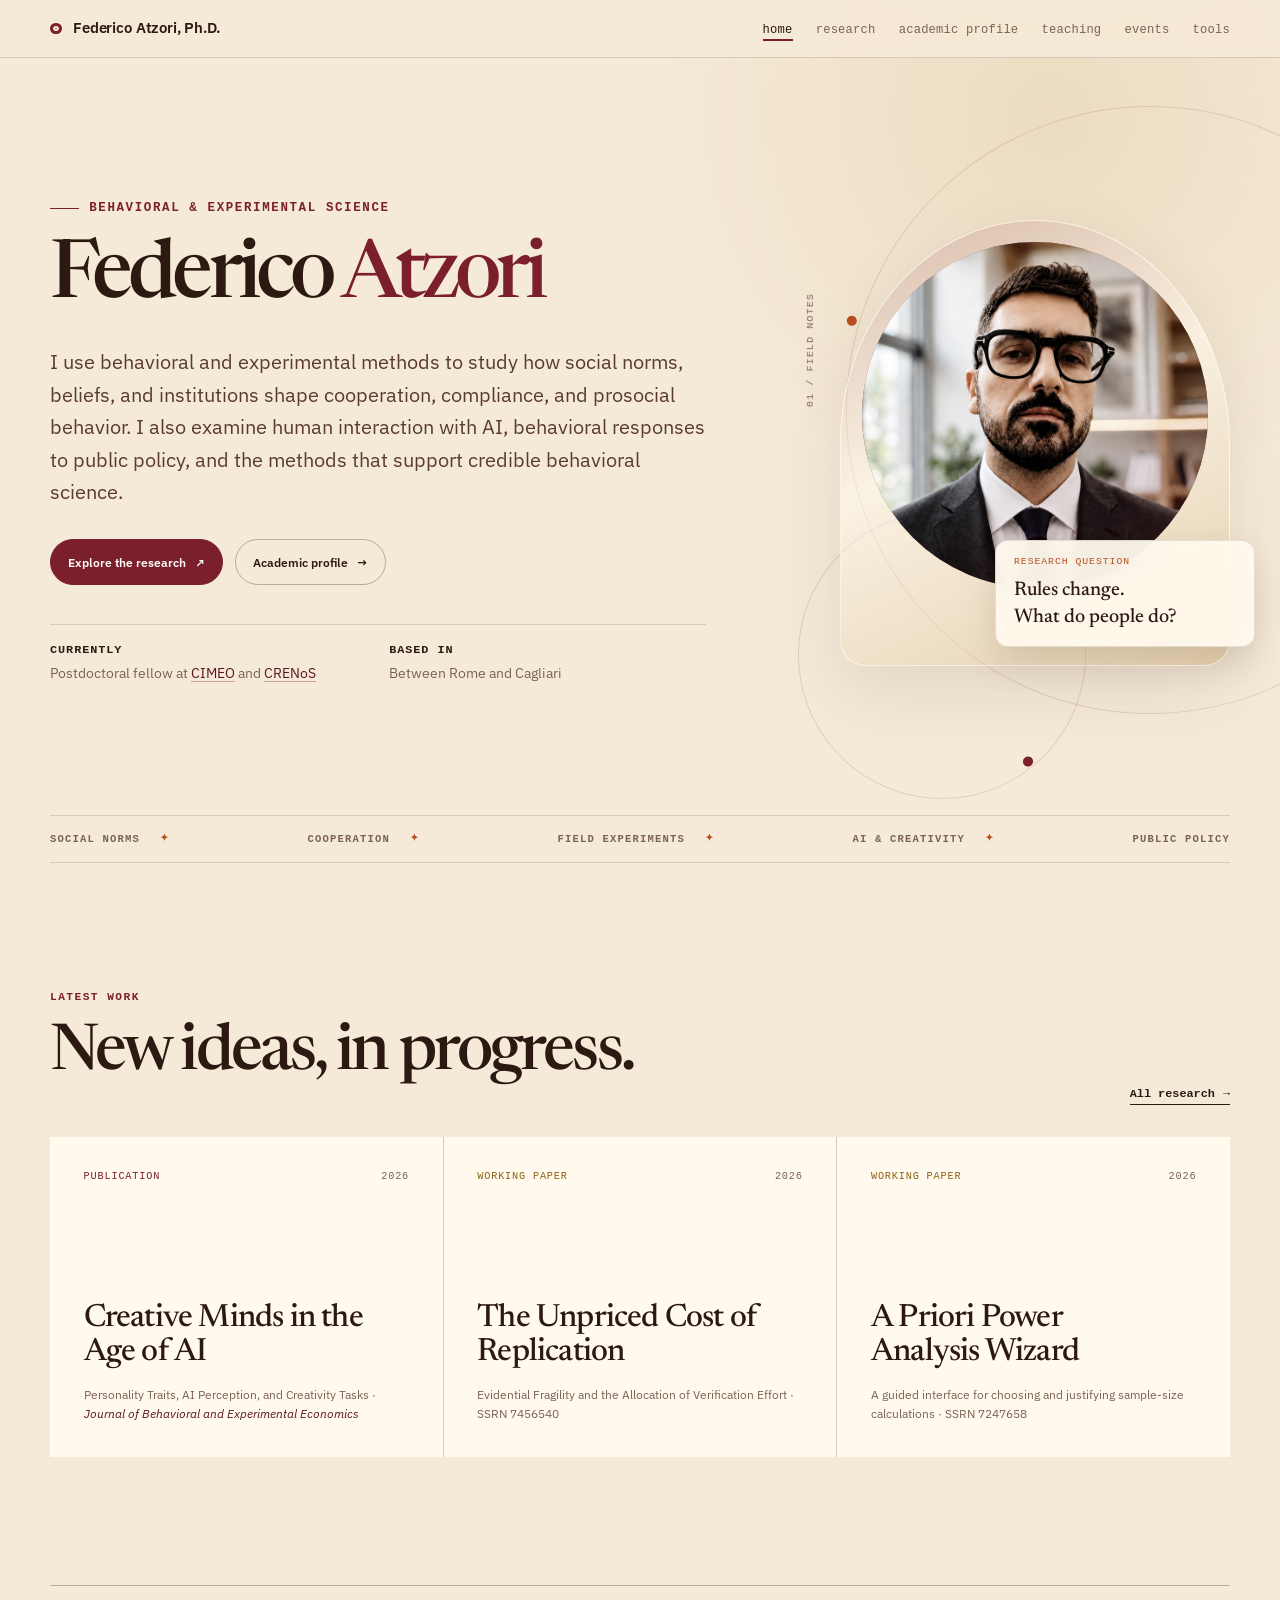
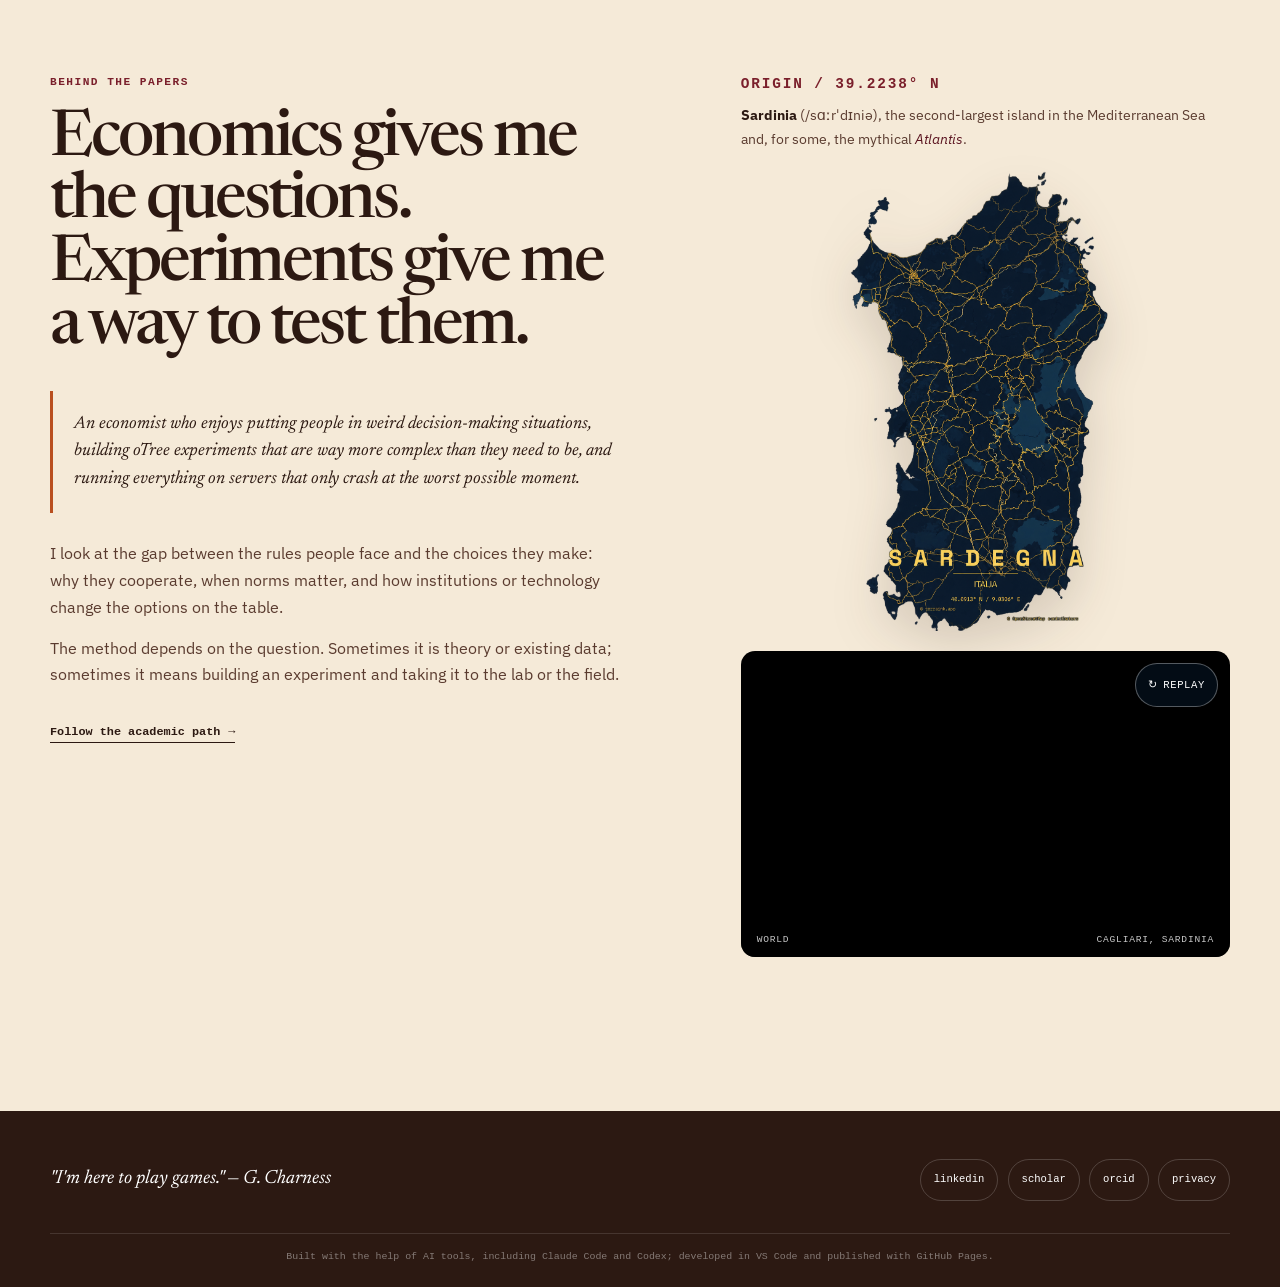
==== index.html @ 07c4c299 "Improve site metadata and supporting pages" ====
<!DOCTYPE html>
<html lang="en">
<head>
    <meta charset="UTF-8">
    <meta name="viewport" content="width=device-width, initial-scale=1.0">
    <meta name="description" content="Federico Atzori is a behavioral and experimental economist studying social norms, cooperation, AI, public policy, and credible research methods.">
    <meta property="og:title" content="Federico Atzori | Behavioral &amp; Experimental Economist">
    <meta property="og:description" content="Research on social norms, cooperation, AI, public policy, and credible behavioral science.">
    <meta property="og:type" content="website">
    <meta property="og:url" content="https://federicoatz.com/">
    <meta property="og:site_name" content="Federico Atzori">
    <meta property="og:image" content="https://federicoatz.com/assets/og-image.png">
    <meta property="og:image:width" content="1200">
    <meta property="og:image:height" content="630">
    <meta property="og:image:alt" content="Abstract behavioral economics diagram in burgundy and burnt orange on warm cream paper">
    <meta name="twitter:card" content="summary_large_image">
    <meta name="twitter:title" content="Federico Atzori | Behavioral &amp; Experimental Economist">
    <meta name="twitter:description" content="Research on social norms, cooperation, AI, public policy, and credible behavioral science.">
    <meta name="twitter:image" content="https://federicoatz.com/assets/og-image.png">
    <meta name="twitter:image:alt" content="Abstract behavioral economics diagram in burgundy and burnt orange on warm cream paper">
    <link rel="canonical" href="https://federicoatz.com/">
    <title>Federico Atzori | Behavioral &amp; Experimental Economist</title>
    <link rel="icon" href="/favicon.ico" sizes="32x32">
    <link rel="icon" type="image/svg+xml" href="/favicon.svg">
    <link rel="icon" type="image/png" sizes="32x32" href="/favicon-32x32.png">
    <link rel="icon" type="image/png" sizes="16x16" href="/favicon-16x16.png">
    <link rel="apple-touch-icon" sizes="180x180" href="/apple-touch-icon.png">
    <link rel="manifest" href="/site.webmanifest">
    <meta name="theme-color" content="#f5ead8">
    <link rel="preconnect" href="https://fonts.googleapis.com">
    <link rel="preconnect" href="https://fonts.gstatic.com" crossorigin>
    <link rel="stylesheet" href="https://fonts.googleapis.com/css2?family=IBM+Plex+Sans:ital,wght@0,400;0,500;0,600;1,400&family=Newsreader:opsz,wght@6..72,400;6..72,500;6..72,600&display=swap">
    <link rel="stylesheet" href="styles.css">
</head>
<body>
    <header>
        <div class="header-container">
            <div class="header-content">
                <h1>Federico Atzori, Ph.D.</h1>
                <nav>
                    <ul>
                        <li><a href="index.html" aria-current="page">home</a></li>
                        <li><a href="research.html">research</a></li>
                        <li><a href="about.html">academic profile</a></li>
                        <li><a href="teaching.html">teaching</a></li>
                        <li><a href="events.html">events</a></li>
                        <li class="nav-tools">
                            <details>
                                <summary>tools</summary>
                                <ul>
                                    <li><a href="otree.html">otree</a></li>
                                    <li><a href="https://federicoatz.com/apriori-power-wizard/" target="_blank" rel="noopener noreferrer">power analysis</a></li>
                                </ul>
                            </details>
                        </li>
                    </ul>
                </nav>
            </div>
        </div>
    </header>

    <main>
        <section class="hero" aria-labelledby="hero-title">
            <div class="hero-orbit hero-orbit--one" aria-hidden="true"></div>
            <div class="hero-orbit hero-orbit--two" aria-hidden="true"></div>
            <div class="hero-inner">
                <div class="hero-text">
                    <p class="hero-kicker"><span></span> Behavioral &amp; experimental science</p>
                    <h2 class="hero-title" id="hero-title">Federico <span class="hero-surname">Atzori</span></h2>
                    <p class="hero-lead">I use behavioral and experimental methods to study how social norms, beliefs, and institutions shape cooperation, compliance, and prosocial behavior. I also examine human interaction with AI, behavioral responses to public policy, and the methods that support credible behavioral science.</p>
                    <div class="hero-actions">
                        <a class="btn btn--primary" href="research.html">Explore the research <span class="arrow" aria-hidden="true">↗</span></a>
                        <a class="btn btn--quiet" href="about.html">Academic profile <span class="arrow" aria-hidden="true">→</span></a>
                    </div>
                    <div class="hero-identity">
                        <p><span>Currently</span> Postdoctoral fellow at <a href="https://sites.google.com/a/uniroma1.it/cimeo/" target="_blank" rel="noopener noreferrer">CIMEO</a> and <a href="https://crenos.unica.it/index.php/federico-atzori" target="_blank" rel="noopener noreferrer">CRENoS</a></p>
                        <p><span>Based in</span> Between Rome and Cagliari</p>
                    </div>
                </div>

                <div class="hero-visual" data-parallax>
                    <div class="portrait-shell">
                        <div class="portrait-index" aria-hidden="true">01 / FIELD NOTES</div>
                        <div class="hero-photo" id="hero-photo">
                            <img src="profile.png" alt="Portrait of Federico Atzori" width="800" height="800"
                                 onerror="this.style.display='none';document.getElementById('hero-photo').classList.add('no-img')">
                            <span class="hero-photo-fallback">FA</span>
                        </div>
                        <div class="portrait-card">
                            <span class="portrait-card__label">Research question</span>
                            <strong>Rules change.<br>What do people do?</strong>
                        </div>
                    </div>
                </div>
            </div>
            <ul class="topic-rail" aria-label="Research areas">
                <li>social norms</li><li>cooperation</li><li>field experiments</li><li>AI &amp; creativity</li><li>public policy</li>
            </ul>
        </section>

        <section class="news-section" aria-labelledby="news-title">
            <div class="section-heading">
                <div>
                    <p class="section-kicker">Latest work</p>
                    <h2 id="news-title">New ideas, in progress.</h2>
                </div>
                <a class="text-link" href="research.html">All research <span aria-hidden="true">→</span></a>
            </div>
            <div class="news-box">
                <ul class="news-list">
                    <li class="news-item">
                        <div class="news-meta"><span class="news-badge badge-pub">Publication</span><span>2026</span></div>
                        <span class="news-text"><a href="https://www.sciencedirect.com/science/article/pii/S2214804326001503" target="_blank" rel="noopener noreferrer">Creative Minds in the Age of AI</a><small>Personality Traits, AI Perception, and Creativity Tasks · <em>Journal of Behavioral and Experimental Economics</em></small></span>
                        <span class="news-arrow" aria-hidden="true">↗</span>
                    </li>
                    <li class="news-item">
                        <div class="news-meta"><span class="news-badge badge-wp">Working paper</span><span>2026</span></div>
                        <span class="news-text"><a href="https://papers.ssrn.com/sol3/papers.cfm?abstract_id=7456540" target="_blank" rel="noopener noreferrer">The Unpriced Cost of Replication</a><small>Evidential Fragility and the Allocation of Verification Effort · SSRN 7456540</small></span>
                        <span class="news-arrow" aria-hidden="true">↗</span>
                    </li>
                    <li class="news-item">
                        <div class="news-meta"><span class="news-badge badge-wp">Working paper</span><span>2026</span></div>
                        <span class="news-text"><a href="https://papers.ssrn.com/sol3/papers.cfm?abstract_id=7247658" target="_blank" rel="noopener noreferrer">A Priori Power Analysis Wizard</a><small>A guided interface for choosing and justifying sample-size calculations · SSRN 7247658</small></span>
                        <span class="news-arrow" aria-hidden="true">↗</span>
                    </li>
                </ul>
            </div>
        </section>

        <section class="profile-section" aria-labelledby="profile-title">
            <div class="profile-copy">
                <p class="section-kicker">Behind the papers</p>
                <h2 id="profile-title">Economics gives me the questions. Experiments give me a way to test them.</h2>
                <div class="intro-box">An economist who enjoys putting people in weird decision-making situations, building oTree experiments that are way more complex than they need to be, and running everything on servers that only crash at the worst possible moment.</div>
                <div class="bio-text">
                    <p>I look at the gap between the rules people face and the choices they make: why they cooperate, when norms matter, and how institutions or technology change the options on the table.</p>
                    <p>The method depends on the question. Sometimes it is theory or existing data; sometimes it means building an experiment and taking it to the lab or the field.</p>
                </div>
                <a class="text-link" href="about.html">Follow the academic path <span aria-hidden="true">→</span></a>
            </div>

            <aside class="origin-note">
                <div class="origin-copy">
                    <div>
                        <p class="section-kicker">Origin / 39.2238° N</p>
                        <p><strong>Sardinia</strong> (/sɑːrˈdɪniə), the second-largest island in the Mediterranean Sea and, for some, the mythical <em>Atlantis</em>.</p>
                    </div>
                </div>
                <figure class="origin-cartina">
                    <img src="assets/video/sardinia-map-cutout.png" alt="Road network map of Sardinia" width="1055" height="1491" loading="lazy">
                </figure>
                <figure class="origin-map">
                    <button class="origin-replay" type="button" aria-label="Replay the map animation">
                        <span aria-hidden="true">↻</span> Replay
                    </button>
                    <video class="origin-video" muted playsinline preload="metadata">
                        <source src="assets/video/sardegna-earth.mp4" type="video/mp4">
                        Your browser does not support embedded video.
                    </video>
                    <figcaption><span>World</span><span>Cagliari, Sardinia</span></figcaption>
                </figure>
            </aside>
        </section>
    </main>

    <footer>
        <div class="footer-content">
            <div class="quote">
                "I'm here to play games." — G. Charness
            </div>
            <div class="social-links">
                <a href="https://www.linkedin.com/in/federicoatzori/" target="_blank" rel="noopener noreferrer">linkedin</a>
                <a href="https://scholar.google.com/citations?user=75wEW74AAAAJ" target="_blank" rel="noopener noreferrer">scholar</a>
                <a href="https://orcid.org/0009-0005-1035-1087" target="_blank" rel="noopener noreferrer">orcid</a>
                <a href="/privacy.html">privacy</a>
            </div>
        </div>
        <div class="footer-attribution">
            Built with the help of AI tools, including Claude Code and Codex; developed in VS Code and published with GitHub Pages.
        </div>
    </footer>

    <script data-goatcounter="https://federicoatz.goatcounter.com/count"
            async src="https://gc.zgo.at/count.js"></script>
    <script src="site.js"></script>
</body>
</html>
---- styles.css ----
/* Federico Atzori — Behavioral Research Studio */
:root {
    --paper: #f5ead8;
    --paper-bright: #fff9ee;
    --paper-deep: #e8d4b5;
    --ink: #2c1912;
    --ink-soft: #5a3b2f;
    --muted: #7c6256;
    --line: rgba(44, 25, 18, 0.15);
    --line-strong: rgba(44, 25, 18, 0.3);
    --blue: #7a1f2b;
    --blue-dark: #5b1420;
    --blue-soft: rgba(122, 31, 43, 0.1);
    --coral: #b94f1f;
    --green: #8b6114;
    --display: 'Newsreader', Georgia, serif;
    --sans: 'IBM Plex Sans', system-ui, sans-serif;
    --mono: ui-monospace, 'SFMono-Regular', Consolas, monospace;
    --max: 1180px;
    --radius: 22px;
    --radius-sm: 13px;
    --shadow: 0 24px 70px rgba(67, 40, 27, 0.11);
    --ease: cubic-bezier(.2, .75, .25, 1);
}

*, *::before, *::after { box-sizing: border-box; }
* { margin: 0; }
html { scroll-behavior: smooth; background: var(--paper); }

body {
    min-height: 100vh;
    display: flex;
    flex-direction: column;
    overflow-x: hidden;
    color: var(--ink-soft);
    background:
        radial-gradient(circle at 82% 4%, rgba(168, 116, 22, 0.12), transparent 25rem),
        linear-gradient(90deg, transparent calc(50% - .5px), rgba(44, 25, 18, 0.04) 50%, transparent calc(50% + .5px)),
        var(--paper);
    font: 16px/1.68 var(--sans);
    -webkit-font-smoothing: antialiased;
    text-rendering: optimizeLegibility;
}

main { flex: 1; }
::selection { color: #fff; background: var(--blue); }
a { color: var(--blue-dark); text-decoration-color: rgba(122, 31, 43, 0.35); text-underline-offset: .18em; transition: color .2s ease, text-decoration-color .2s ease; }
a:hover { color: var(--blue); text-decoration-color: currentColor; }
:focus-visible { outline: 3px solid var(--coral); outline-offset: 4px; border-radius: 3px; }
img, video { max-width: 100%; }
button, input, select, textarea { font: inherit; }

.scroll-progress { position: fixed; inset: 0 auto auto 0; z-index: 1000; width: 100%; height: 3px; transform: scaleX(0); transform-origin: 0 50%; background: linear-gradient(90deg, var(--blue), var(--coral)); pointer-events: none; }

/* Header */
header { position: sticky; top: 0; z-index: 100; padding: .85rem 0; border-bottom: 1px solid var(--line); background: rgba(245, 234, 216, 0.86); backdrop-filter: blur(18px) saturate(130%); -webkit-backdrop-filter: blur(18px) saturate(130%); }
.header-container, .hero, .news-section, .profile-section, .container, .footer-content, .footer-attribution { width: min(calc(100% - 3rem), var(--max)); margin-inline: auto; }
.header-content { display: flex; align-items: center; justify-content: space-between; gap: 2rem; }
h1 { display: flex; align-items: center; gap: .72rem; color: var(--ink); font: 600 .94rem/1.2 var(--sans); letter-spacing: -.01em; white-space: nowrap; }
h1::before { content: ''; width: .72rem; aspect-ratio: 1; border: 3px solid var(--blue); border-radius: 50%; box-shadow: inset 0 0 0 2px var(--paper); background: var(--coral); }
nav > ul { display: flex; align-items: center; gap: clamp(.75rem, 2vw, 1.45rem); padding: 0; list-style: none; }
nav a, .nav-tools summary { position: relative; display: inline-flex; padding: .45rem 0; border: 0; color: var(--muted); font: 500 .76rem/1 var(--mono); letter-spacing: .015em; text-decoration: none; cursor: pointer; }
nav a::after, .nav-tools summary::after { content: ''; position: absolute; right: 0; bottom: .1rem; left: 0; height: 2px; transform: scaleX(0); transform-origin: 100% 50%; background: var(--blue); transition: transform .3s var(--ease); }
nav a:hover, nav a[aria-current='page'], .nav-tools summary:hover { color: var(--ink); }
nav a:hover::after, nav a[aria-current='page']::after, .nav-tools summary:hover::after { transform: scaleX(1); transform-origin: 0 50%; }
.nav-tools { position: relative; }
.nav-tools summary { list-style: none; }
.nav-tools summary::-webkit-details-marker { display: none; }
.nav-tools ul { list-style: none; }
.nav-tools details[open] > ul { position: absolute; top: calc(100% + .6rem); right: -.75rem; min-width: 12rem; display: grid; gap: .2rem; padding: .65rem .85rem; border: 1px solid var(--line); border-radius: 12px; background: var(--paper-bright); box-shadow: var(--shadow); }
.nav-tools details[open] > ul a { width: 100%; padding: .6rem .25rem; }

/* Home hero */
.hero { position: relative; isolation: isolate; padding: clamp(4.5rem, 9vw, 8.2rem) 0 0; }
.hero-inner { display: grid; grid-template-columns: minmax(0, 1.12fr) minmax(310px, .72fr); align-items: center; gap: clamp(3rem, 8vw, 7rem); min-height: 540px; }
.hero-text { position: relative; z-index: 2; }
.hero-kicker, .section-kicker { display: flex; align-items: center; gap: .65rem; margin-bottom: 1.2rem; color: var(--blue); font: 600 .7rem/1.2 var(--mono); letter-spacing: .13em; text-transform: uppercase; }
.hero-kicker { margin-bottom: 1.6rem; font-size: .78rem; }
.hero-kicker span { width: 1.8rem; height: 1px; background: currentColor; }
.hero-title { max-width: none; color: var(--ink); font: 500 clamp(3.3rem, 6.3vw, 6.2rem)/.9 var(--display); letter-spacing: -.06em; white-space: nowrap; }
.hero-title .hero-surname { color: var(--blue); }
.hero-title .accent { position: relative; display: inline-block; color: var(--blue); font-style: italic; }
.hero-title .accent::after { content: ''; position: absolute; right: .05em; bottom: -.03em; left: .1em; height: .08em; border-radius: 50%; background: var(--coral); transform: rotate(-1.5deg); }
.hero-lead { max-width: 56ch; margin-top: 2rem; color: var(--ink-soft); font: 400 clamp(1.08rem, 1.55vw, 1.25rem)/1.64 var(--sans); letter-spacing: 0; }
.hero-actions { display: flex; flex-wrap: wrap; gap: .75rem; margin-top: 1.9rem; }
.btn { display: inline-flex; min-height: 46px; align-items: center; justify-content: center; gap: .55rem; padding: .72rem 1.05rem; border: 1px solid var(--line-strong); border-radius: 999px; color: var(--ink); background: transparent; font: 600 .78rem/1 var(--sans); text-decoration: none; transition: transform .25s var(--ease), box-shadow .25s var(--ease), background .25s ease, color .25s ease; }
.btn:hover { color: var(--blue); transform: translateY(-2px); box-shadow: 0 12px 28px rgba(67, 40, 27, .12); }
.btn:active { transform: translateY(0) scale(.98); }
.btn--primary { color: #fff; border-color: var(--blue); background: var(--blue); }
.btn--primary:hover { color: #fff; background: var(--blue-dark); }
.btn .arrow { transition: transform .25s var(--ease); }
.btn:hover .arrow { transform: translate(.16rem, -.1rem); }
.hero-identity { display: grid; grid-template-columns: repeat(2, minmax(0, 1fr)); gap: 1.4rem; max-width: 42rem; margin-top: 2.4rem; padding-top: 1.25rem; border-top: 1px solid var(--line); font-size: .9rem; line-height: 1.55; }
.hero-identity p { color: var(--muted); }
.hero-identity span { display: block; margin-bottom: .35rem; color: var(--ink); font: 600 .74rem/1 var(--mono); letter-spacing: .08em; text-transform: uppercase; }

.hero-visual { --rx: 0deg; --ry: 0deg; position: relative; z-index: 2; transform: perspective(900px) rotateX(var(--rx)) rotateY(var(--ry)); transition: transform .18s ease-out; will-change: transform; }
.portrait-shell { position: relative; width: min(100%, 390px); margin-left: auto; padding: 1.3rem 1.3rem 4.8rem; border: 1px solid rgba(255, 249, 238, .78); border-radius: 50% 50% 26px 26px; background: linear-gradient(155deg, rgba(122,31,43,.2), rgba(255,249,238,.52) 45%, rgba(168,116,22,.22)); box-shadow: var(--shadow); }
.portrait-index { position: absolute; top: 4.5rem; left: -2.2rem; z-index: 3; writing-mode: vertical-rl; transform: rotate(180deg); color: var(--muted); font: .62rem/1 var(--mono); letter-spacing: .12em; }
.hero-photo { position: relative; overflow: hidden; aspect-ratio: 1; border-radius: 50%; background: var(--blue); box-shadow: inset 0 0 0 1px rgba(255,255,255,.45); }
.hero-photo::after { content: ''; position: absolute; inset: 0; background: linear-gradient(145deg, transparent 55%, rgba(122,31,43,.24)); pointer-events: none; }
.hero-photo img { display: block; width: 100%; height: 100%; object-fit: cover; filter: saturate(.76) contrast(1.04); }
.hero-photo-fallback { position: absolute; inset: 0; display: grid; place-items: center; color: #fff; font: 500 5rem/1 var(--display); }
.hero-photo:not(.no-img) .hero-photo-fallback { display: none; }
.portrait-card { position: absolute; right: -1.6rem; bottom: 1.15rem; width: min(82%, 260px); padding: 1rem 1.15rem; border: 1px solid rgba(44,25,18,.12); border-radius: var(--radius-sm); background: rgba(255,249,238,.95); box-shadow: 0 14px 35px rgba(67,40,27,.15); backdrop-filter: blur(12px); }
.portrait-card__label { display: block; margin-bottom: .55rem; color: var(--coral); font: .61rem/1 var(--mono); letter-spacing: .1em; text-transform: uppercase; }
.portrait-card strong { color: var(--ink); font: 500 1.24rem/1.13 var(--display); }
.hero-orbit { position: absolute; z-index: -1; border: 1px solid rgba(122,31,43,.14); border-radius: 50%; pointer-events: none; }
.hero-orbit::before { content: ''; position: absolute; width: .6rem; aspect-ratio: 1; border-radius: 50%; background: var(--coral); }
.hero-orbit--one { top: 3rem; right: -14rem; width: 38rem; aspect-ratio: 1; transform: rotate(-18deg); }
.hero-orbit--one::before { top: 20%; left: 7%; }
.hero-orbit--two { right: 9rem; bottom: 4rem; width: 18rem; aspect-ratio: 1; transform: rotate(26deg); }
.hero-orbit--two::before { right: 5%; bottom: 28%; background: var(--blue); }
.topic-rail { display: flex; align-items: center; justify-content: space-between; gap: 1.25rem; margin-top: clamp(4rem, 8vw, 7rem); padding: 1.1rem 0; border-top: 1px solid var(--line); border-bottom: 1px solid var(--line); overflow-x: auto; color: var(--muted); list-style: none; scrollbar-width: none; }
.topic-rail::-webkit-scrollbar { display: none; }
.topic-rail li { display: inline-flex; align-items: center; gap: 1.25rem; white-space: nowrap; font: 600 .66rem/1 var(--mono); letter-spacing: .11em; text-transform: uppercase; }
.topic-rail li:not(:last-child)::after { content: '✦'; color: var(--coral); font-size: .6rem; }

/* Home sections */
.news-section { padding: clamp(5rem, 10vw, 8rem) 0; }
.section-heading { display: flex; align-items: end; justify-content: space-between; gap: 2rem; margin-bottom: 2rem; }
.section-heading h2, .profile-copy > h2 { max-width: 18ch; color: var(--ink); font: 500 clamp(2.4rem, 5vw, 4.3rem)/.98 var(--display); letter-spacing: -.045em; }
.text-link { display: inline-flex; align-items: center; gap: .5rem; padding-bottom: .22rem; border-bottom: 1px solid currentColor; color: var(--ink); font: 600 .74rem/1.2 var(--mono); text-decoration: none; white-space: nowrap; }
.text-link span { transition: transform .25s var(--ease); }
.text-link:hover span { transform: translateX(.25rem); }
.news-list { display: grid; grid-template-columns: repeat(3, minmax(0, 1fr)); gap: 1px; padding: 0; background: var(--line); list-style: none; }
.news-item { position: relative; min-height: 320px; display: flex; flex-direction: column; padding: clamp(1.4rem, 3vw, 2.1rem); background: var(--paper-bright); transition: background .3s ease, transform .3s var(--ease); }
.news-item:hover { z-index: 1; background: #fffdf7; transform: translateY(-6px); box-shadow: 0 20px 50px rgba(67,40,27,.13); }
.news-meta { display: flex; justify-content: space-between; gap: 1rem; color: var(--muted); font: .64rem/1 var(--mono); letter-spacing: .08em; text-transform: uppercase; }
.news-badge { color: var(--blue); }
.badge-wp { color: var(--green); }
.news-text { display: flex; flex: 1; flex-direction: column; justify-content: flex-end; margin-top: 3rem; }
.news-text > a { max-width: 16ch; color: var(--ink); font: 500 clamp(1.55rem, 2.5vw, 2.05rem)/1.05 var(--display); letter-spacing: -.025em; text-decoration: none; }
.news-text small { display: block; margin-top: 1rem; color: var(--muted); font-size: .78rem; line-height: 1.55; }
.news-arrow { position: absolute; top: 50%; right: 1.65rem; color: var(--blue); font-size: 1rem; opacity: 0; transform: translate(-.5rem, .5rem); transition: opacity .25s ease, transform .25s var(--ease); }
.news-item:hover .news-arrow { opacity: 1; transform: translate(0, 0); }
.profile-section { display: grid; grid-template-columns: minmax(0, 1fr) minmax(360px, .85fr); gap: clamp(3rem, 9vw, 8rem); align-items: start; padding: clamp(3rem, 7vw, 6rem) 0 clamp(6rem, 12vw, 10rem); border-top: 1px solid var(--line-strong); }
.profile-copy > h2 { max-width: 15ch; }
.intro-box { margin-top: 2rem; padding: 1.2rem 0 1.2rem 1.3rem; border-left: 3px solid var(--coral); color: var(--ink); font: italic 1.12rem/1.55 var(--display); }
.bio-text { margin: 1.7rem 0; color: var(--ink-soft); }
.bio-text p + p { margin-top: .85rem; }
.origin-note { align-self: start; display: flex; flex-direction: column; gap: 1.25rem; min-width: 0; color: var(--ink-soft); }
.origin-copy { display: flex; align-items: flex-start; justify-content: space-between; gap: 1rem; }
.origin-copy p { color: var(--ink-soft); font-size: .9rem; }
.origin-copy .section-kicker { margin-bottom: .6rem; color: var(--blue); }
.origin-copy strong { color: var(--ink); }
.origin-copy em { color: var(--blue-dark); }
.origin-replay { min-width: 44px; min-height: 44px; display: inline-flex; align-items: center; justify-content: center; gap: .35rem; padding: .5rem .75rem; border: 1px solid var(--line-strong); border-radius: 999px; color: var(--ink); background: transparent; font: .66rem/1 var(--mono); letter-spacing: .06em; text-transform: uppercase; cursor: pointer; transition: background .2s ease, transform .2s var(--ease); }
.origin-replay:hover { color: var(--blue); background: var(--blue-soft); transform: translateY(-2px); }
.origin-replay span { transition: transform .4s var(--ease); }
.origin-replay:hover span { transform: rotate(-180deg); }
.origin-cartina { display: grid; place-items: center; }
.origin-cartina img { display: block; width: min(100%, 390px); height: clamp(340px, 38vw, 460px); object-fit: contain; filter: drop-shadow(0 18px 24px rgba(44,25,18,.16)); }
.origin-map { position: relative; overflow: hidden; border-radius: calc(var(--radius) - 8px); background: #000; }
.origin-map .origin-replay { position: absolute; top: .75rem; right: .75rem; z-index: 2; border-color: rgba(255,255,255,.32); color: #fff; background: rgba(5,18,32,.68); backdrop-filter: blur(8px); }
.origin-map .origin-replay:hover { color: #fff; background: rgba(5,18,32,.88); }
.origin-video { display: block; width: 100%; aspect-ratio: 16/10; object-fit: cover; opacity: .84; }
.origin-map figcaption { position: absolute; right: 0; bottom: 0; left: 0; display: flex; justify-content: space-between; padding: 2.5rem 1rem .75rem; color: rgba(255,255,255,.78); background: linear-gradient(transparent, rgba(0,0,0,.78)); font: .6rem/1 var(--mono); letter-spacing: .08em; text-transform: uppercase; }

/* Inner pages */
.container { margin-top: clamp(3.5rem, 8vw, 7rem); margin-bottom: clamp(4rem, 9vw, 8rem); }
.content-box { padding: clamp(1.8rem, 5vw, 4.5rem); border: 1px solid var(--line); background: rgba(255,249,238,.86); box-shadow: 0 20px 65px rgba(67,40,27,.06); }
.content-box + .content-box { margin-top: 2rem; }
.content-box > h2:first-child { max-width: 17ch; margin-bottom: 1.2rem; color: var(--ink); font: 500 clamp(2.6rem, 6vw, 5rem)/.95 var(--display); letter-spacing: -.05em; }
.content-box > h2:first-child::before { content: 'FIELD / '; display: block; margin-bottom: 1.1rem; color: var(--blue); font: 600 .65rem/1 var(--mono); letter-spacing: .12em; }
h2, .subtitle { margin-bottom: 1.2rem; color: var(--ink); font: 500 2rem/1.05 var(--display); letter-spacing: -.025em; }
h3 { margin: 2.5rem 0 1rem; color: var(--ink); font: 600 1.05rem/1.3 var(--sans); }
h4 { color: var(--muted); font: 500 .78rem/1.4 var(--mono); }
p { color: var(--ink-soft); }
strong { color: var(--ink); }
em { color: var(--blue-dark); }
hr { margin: 3rem 0; border: 0; border-top: 1px solid var(--line); }
.intro-text { max-width: 65ch; margin-bottom: 2rem; color: var(--muted); }
.section, .project-section, .research-subsection { margin-top: 2.5rem; }
.section-subhead { margin: 1.5rem 0 .8rem; color: var(--blue); font: 600 .68rem/1.3 var(--mono); letter-spacing: .1em; text-transform: uppercase; }
.section-subhead--spaced { margin-top: 2rem; }

.job-entry, .education-entry, .project-item, .thesis-item, .lecture-entry, .code-card, .publication-group, .citation, .year-section-card { position: relative; margin: 1rem 0; padding: 1.25rem 1.35rem; border: 1px solid var(--line); background: var(--paper-bright); transition: transform .25s var(--ease), border-color .25s ease, box-shadow .25s var(--ease); }
.job-entry:hover, .education-entry:hover, .project-item:hover, .thesis-item:hover, .lecture-entry:hover, .code-card:hover { transform: translateY(-3px); border-color: rgba(122,31,43,.34); box-shadow: 0 14px 34px rgba(67,40,27,.1); }
.job-title, .lecture-title, .code-title, .institution { margin-bottom: .3rem; color: var(--ink); font-weight: 600; }
.job-date, .lecture-desc, .code-description, .project-desc { color: var(--muted); font-size: .88rem; }
.code-link { display: inline-flex; margin-top: .75rem; color: var(--blue); font: 600 .72rem/1 var(--mono); }
.code-link::after { content: ' ↗'; }
.citation { border-left: 3px solid var(--coral); color: var(--muted); font: italic .78rem/1.65 var(--mono); }
.project-label, .study-type { display: inline-flex; margin-left: .4rem; padding: .18rem .5rem; border: 1px solid var(--line); border-radius: 999px; color: var(--muted); font: .63rem/1.4 var(--mono); }
.project-item--closed { border-left-color: var(--line-strong); }

/* Timeline */
.timeline-heading { display: flex; align-items: end; justify-content: space-between; gap: 1rem; }
.timeline-heading p { color: var(--muted); font: .65rem/1.4 var(--mono); }
.career-timeline { position: relative; margin-top: 2.2rem; padding-left: 2.2rem; }
.career-timeline::before { content: ''; position: absolute; top: .5rem; bottom: .5rem; left: .42rem; width: 1px; background: linear-gradient(var(--blue), var(--line)); }
.timeline-item { position: relative; display: grid; grid-template-columns: 5.6rem 1fr; gap: 1.4rem; margin-bottom: 1.25rem; }
.timeline-item::before { content: ''; position: absolute; top: 1.05rem; left: -2.2rem; width: .82rem; aspect-ratio: 1; border: 3px solid var(--paper-bright); border-radius: 50%; background: var(--blue); box-shadow: 0 0 0 1px var(--blue); }
.timeline-date { padding-top: .8rem; color: var(--blue); font: 600 .72rem/1.2 var(--mono); }
.timeline-card { padding: 1.2rem 1.35rem; border: 1px solid var(--line); background: var(--paper-bright); transition: transform .25s var(--ease), box-shadow .25s var(--ease); }
.timeline-card:hover { transform: translateX(.3rem); box-shadow: 0 14px 35px rgba(67,40,27,.09); }
.timeline-type { display: inline-flex; margin-bottom: .85rem; color: var(--coral); font: 600 .63rem/1.2 var(--mono); letter-spacing: .08em; text-transform: uppercase; }
.timeline-detail { display: grid; grid-template-columns: 1fr auto; gap: .3rem 1rem; }
.timeline-detail + .timeline-detail { margin-top: .9rem; padding-top: .9rem; border-top: 1px solid var(--line); }
.timeline-detail strong { line-height: 1.35; }
.timeline-detail .degree-title { justify-self: start; max-width: 100%; padding: .32rem .58rem .36rem; border: 1px solid rgba(122,31,43,.12); border-radius: 7px; background: var(--blue-soft); color: var(--blue); font-family: var(--display); font-size: 1.08rem; font-weight: 600; letter-spacing: -.012em; }
.timeline-period { color: var(--muted); font: .67rem/1.45 var(--mono); text-align: right; }
.timeline-detail p { grid-column: 1/-1; font-size: .86rem; line-height: 1.6; }

/* Lists, accordion, tables */
.conference-list, .course-list, .other-publications, .publication-list { padding: 0; list-style: none; }
.conference-list li, .course-list li, .other-publications li, .publication-list li { position: relative; padding: .65rem 0 .65rem 1.35rem; border-bottom: 1px solid var(--line); font-size: .9rem; }
.conference-list li::before, .course-list li::before, .other-publications li::before, .publication-list li::before { content: '↳'; position: absolute; left: 0; color: var(--blue); }
.year-section { margin: 1.7rem 0; }
.year-title { margin-bottom: .65rem; color: var(--blue); font: 600 .68rem/1 var(--mono); letter-spacing: .12em; text-transform: uppercase; }
.accordion { margin: 1.5rem 0; }
.accordion-header { width: 100%; min-height: 50px; display: flex; align-items: center; justify-content: space-between; padding: .85rem 1rem; border: 1px solid var(--line); color: var(--ink); background: var(--paper-bright); text-align: left; cursor: pointer; }
.accordion-icon { color: var(--blue); transition: transform .3s var(--ease); }
.accordion-icon.open { transform: rotate(180deg); }
.accordion-content { max-height: 0; overflow: hidden; border: 1px solid transparent; transition: max-height .45s var(--ease), padding .3s ease, border-color .3s ease; }
.accordion-content.open { max-height: 2600px; padding: 1.25rem; border-color: var(--line); border-top: 0; }
.table-scroll { max-width: 100%; overflow-x: auto; margin: 1.3rem 0; border: 1px solid var(--line); background: var(--paper-bright); }
.paper-table { width: 100%; border-collapse: collapse; font-size: .78rem; }
.paper-title-column { width: 50%; }
.paper-author-column { width: 30%; }
.paper-repository-column { width: 20%; }
.paper-table th { padding: .8rem; border-bottom: 1px solid var(--line-strong); color: var(--blue); background: var(--paper-deep); font: 600 .65rem/1.3 var(--mono); text-align: left; text-transform: uppercase; }
.paper-table td { padding: .85rem; border-bottom: 1px solid var(--line); vertical-align: top; }
.paper-table tr:last-child td { border-bottom: 0; }
.publication-group { border-left: 3px solid var(--blue); }
.publication-group--working-papers { border-left-color: var(--green); }
.publication-group--other { border-left-color: var(--coral); }
.publication-group--other .other-publications li::before { color: var(--coral); }
.publication-abstract { margin-top: .6rem; }
.publication-abstract summary { color: var(--blue); font: 600 .72rem/1.3 var(--mono); cursor: pointer; }
.publication-abstract p { margin-top: .7rem; padding: 1rem; border-left: 2px solid var(--blue); background: var(--paper); font-size: .86rem; }
.abstract-controls { display: flex; flex-wrap: wrap; align-items: center; gap: .6rem; }

/* Events */
.events-grid { display: grid; grid-template-columns: repeat(3, 1fr); gap: 1rem; margin-top: 2rem; }
.event-card { overflow: hidden; min-height: 260px; display: flex; flex-direction: column; border: 1px solid var(--line); background: var(--paper-bright); transition: transform .3s var(--ease), box-shadow .3s var(--ease); }
.event-card:hover { transform: translateY(-6px); box-shadow: 0 18px 45px rgba(67,40,27,.12); }
.event-banner { position: relative; padding: 1.2rem; color: var(--muted); background: var(--paper-deep); font: .63rem/1.4 var(--mono); letter-spacing: .1em; text-transform: uppercase; }
.event-banner::after { content: ''; position: absolute; right: 1rem; bottom: -.32rem; width: .65rem; aspect-ratio: 1; border-radius: 50%; background: var(--coral); }
.event-year { display: block; margin-top: .4rem; color: var(--blue); font: 500 2.4rem/1 var(--display); }
.event-card-body { flex: 1; display: flex; flex-direction: column; justify-content: flex-end; padding: 1.35rem; }
.event-title { margin-bottom: .65rem; color: var(--ink); font: 500 1.35rem/1.1 var(--display); }
.event-date, .event-location { color: var(--muted); font: .68rem/1.55 var(--mono); }
.event-date { color: var(--blue); }

/* Error page */
.error-main { width: 100%; min-width: 0; display: grid; align-items: center; }
.error-hero { width: min(calc(100% - 3rem), var(--max)); display: grid; grid-template-columns: minmax(230px, .72fr) minmax(0, 1fr); gap: clamp(2.5rem, 7vw, 7rem); margin: clamp(3.5rem, 8vw, 7rem) auto; }
.error-code { align-self: start; color: var(--blue); font: 500 clamp(8.5rem, 20vw, 15rem)/.72 var(--display); letter-spacing: -.09em; }
.error-copy { width: 100%; min-width: 0; max-width: 690px; }
.error-copy h2 { max-width: 11ch; margin-bottom: 1.5rem; font: 500 clamp(3.2rem, 6.5vw, 6.1rem)/.9 var(--display); letter-spacing: -.055em; }
.error-copy > p:not(.section-kicker) { width: 100%; max-width: 42ch; font-size: clamp(1rem, 1.45vw, 1.18rem); }
.error-directory { min-width: 0; grid-column: 2; margin-top: clamp(1rem, 3vw, 2.5rem); border-top: 1px solid var(--line-strong); }
.error-directory > p { padding: 1rem 0 .8rem; color: var(--muted); font: 600 .66rem/1.3 var(--mono); letter-spacing: .1em; text-transform: uppercase; }
.error-directory > ul { width: auto; display: block; padding: 0; list-style: none; }
.error-directory li { border-top: 1px solid var(--line); }
.error-directory a { min-height: 58px; display: grid; grid-template-columns: 2.5rem 1fr auto; align-items: center; gap: 1rem; color: var(--ink); text-decoration: none; transition: padding .25s var(--ease), color .2s ease; }
.error-directory a:hover { padding-left: .45rem; color: var(--blue); }
.error-directory a span:first-child { color: var(--muted); font: .65rem/1 var(--mono); }

/* Legal pages */
.legal-copy { width: 100%; min-width: 0; max-width: 920px; margin-inline: auto; }
.legal-copy > .intro-text { max-width: min(65ch, calc(100vw - 5rem)); }
.legal-copy section { width: 100%; max-width: min(74ch, calc(100vw - 5rem)); margin-top: 2.6rem; }
.legal-copy section h3 { margin-bottom: .65rem; }
.legal-copy section p + p { margin-top: .85rem; }
.legal-summary { width: 100%; max-width: min(74ch, calc(100vw - 5rem)); display: grid; grid-template-columns: repeat(3, minmax(0, 1fr)); gap: 0; margin: 2rem 0 3rem; border-top: 1px solid var(--line-strong); border-bottom: 1px solid var(--line-strong); }
.legal-summary p { padding: 1rem; color: var(--ink); font: 500 .76rem/1.45 var(--mono); }
.legal-summary p + p { border-left: 1px solid var(--line); }
.legal-summary span { display: block; margin-bottom: .35rem; color: var(--muted); font-size: .61rem; letter-spacing: .08em; text-transform: uppercase; }

/* Footer */
footer { margin-top: auto; padding: 3rem 0 1.5rem; color: rgba(255,255,255,.7); background: var(--ink); }
.footer-content { display: flex; align-items: center; justify-content: space-between; gap: 2rem; }
.quote { color: #fff; font: italic 1.2rem/1.3 var(--display); }
.social-links { display: flex; flex-wrap: wrap; gap: .6rem; }
.social-links a { min-height: 42px; display: inline-flex; align-items: center; padding: .55rem .8rem; border: 1px solid rgba(255,255,255,.18); border-radius: 999px; color: #fff; font: .66rem/1 var(--mono); text-decoration: none; }
.social-links a:hover { border-color: #f0a36a; color: #f0a36a; transform: translateY(-2px); }
.footer-attribution { margin-top: 2rem; padding-top: 1rem; border-top: 1px solid rgba(255,255,255,.12); color: rgba(255,255,255,.42); font: .62rem/1.5 var(--mono); text-align: center; }

/* Motion: Framer-inspired states, implemented natively for this static site */
.js .reveal { opacity: 0; transform: translateY(24px); }
.js .reveal.is-visible { opacity: 1; transform: translateY(0); transition: opacity .62s var(--ease) var(--reveal-delay, 0ms), transform .62s var(--ease) var(--reveal-delay, 0ms); }
.js .hero-kicker, .js .hero-title, .js .hero-lead, .js .hero-actions, .js .hero-identity, .js .portrait-shell { opacity: 0; transform: translateY(18px); animation: enter .72s var(--ease) forwards; }
.js .hero-title { animation-delay: 80ms; }
.js .hero-lead { animation-delay: 150ms; }
.js .hero-actions { animation-delay: 220ms; }
.js .hero-identity { animation-delay: 290ms; }
.js .portrait-shell { animation-delay: 170ms; transform: translateY(18px) scale(.98); }
@keyframes enter { to { opacity: 1; transform: translateY(0) scale(1); } }

@media (max-width: 1000px) {
    .hero-inner { grid-template-columns: 1fr minmax(260px, .58fr); gap: 3rem; }
    .hero-title { font-size: clamp(3rem, 6.3vw, 4.8rem); }
    .news-list { grid-template-columns: 1fr; }
    .news-item { min-height: 240px; }
    .news-text > a { max-width: 26ch; }
    .profile-section { grid-template-columns: 1fr 1fr; gap: 3rem; }
    .events-grid { grid-template-columns: repeat(2, 1fr); }
}

@media (max-width: 780px) {
    .header-container, .hero, .news-section, .profile-section, .container, .footer-content, .footer-attribution { width: min(calc(100% - 2rem), var(--max)); }
    header { position: relative; }
    .header-content { align-items: flex-start; flex-direction: column; gap: .65rem; }
    nav { width: 100%; overflow-x: auto; scrollbar-width: none; }
    nav::-webkit-scrollbar { display: none; }
    nav > ul { width: max-content; gap: 1rem; }
    .nav-tools details[open] > ul { position: fixed; top: 6.8rem; right: 1rem; }
    .hero { padding-top: 4rem; }
    .hero-inner { grid-template-columns: 1fr; }
    .hero-title { font-size: clamp(3.4rem, 12vw, 5.8rem); }
    .hero-visual { width: min(88%, 390px); margin: 1rem auto 0; }
    .portrait-shell { margin: auto; }
    .portrait-index { left: -1.35rem; }
    .hero-orbit--two { right: -7rem; }
    .profile-section { grid-template-columns: 1fr; }
    .content-box { padding: 1.5rem; }
    .timeline-heading { display: block; }
    .timeline-heading p { margin-top: .4rem; }
    .timeline-item { grid-template-columns: 1fr; gap: .5rem; }
    .timeline-date { padding-top: 0; }
    .timeline-detail { grid-template-columns: 1fr; }
    .timeline-period { text-align: left; }
    .events-grid { grid-template-columns: 1fr; }
    .error-hero { width: min(calc(100vw - 2rem), var(--max)); grid-template-columns: minmax(0, 1fr); gap: 2.5rem; }
    .error-code { font-size: clamp(7.5rem, 35vw, 12rem); }
    .error-directory { grid-column: 1; margin-top: 0; }
    .legal-summary { grid-template-columns: 1fr; }
    .legal-summary p + p { border-top: 1px solid var(--line); border-left: 0; }
    .footer-content { align-items: flex-start; flex-direction: column; }
}

@media (max-width: 560px) {
    body { font-size: 15px; }
    .hero-title { font-size: clamp(3rem, 12vw, 4.2rem); }
    .hero-identity { grid-template-columns: 1fr; gap: .8rem; }
    .portrait-card { right: -.5rem; }
    .section-heading { align-items: flex-start; flex-direction: column; }
    .news-item { min-height: 260px; }
    .origin-copy { flex-direction: column; }
    .paper-table, .paper-table tbody, .paper-table tr, .paper-table td { display: block; }
    .paper-table thead { display: none; }
    .paper-table tbody { display: grid; gap: .75rem; padding: .75rem; background: var(--paper); }
    .paper-table tr { padding: .8rem; border: 1px solid var(--line); background: var(--paper-bright); }
    .paper-table td { display: grid; grid-template-columns: 5.5rem 1fr; gap: .6rem; padding: .5rem 0; }
    .paper-table td::before { content: attr(data-label); color: var(--blue); font: 600 .62rem/1.4 var(--mono); text-transform: uppercase; }
}

@media (prefers-reduced-motion: reduce) {
    html { scroll-behavior: auto; }
    *, *::before, *::after { animation-duration: .001ms !important; animation-iteration-count: 1 !important; transition-duration: .001ms !important; }
    .js .reveal, .js .hero-kicker, .js .hero-title, .js .hero-lead, .js .hero-actions, .js .hero-identity, .js .portrait-shell { opacity: 1; transform: none; }
    .scroll-progress { display: none; }
}
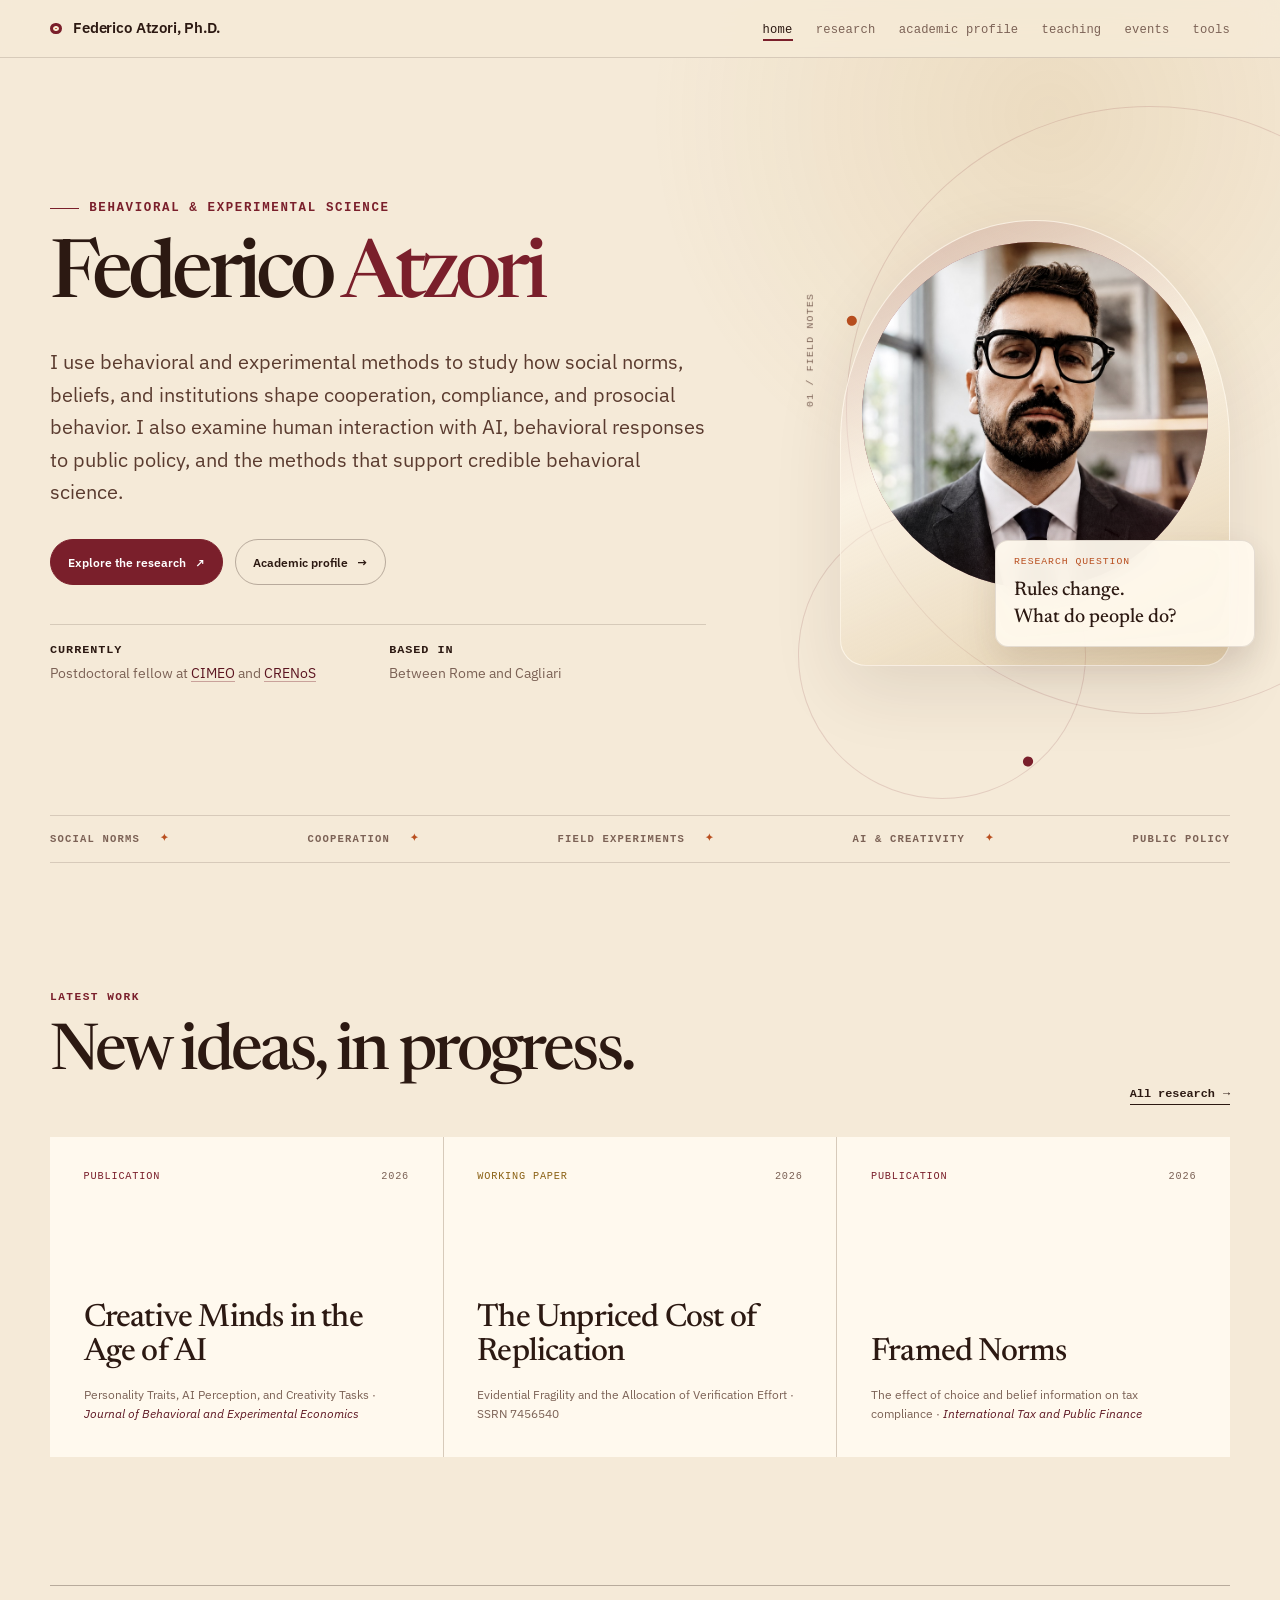
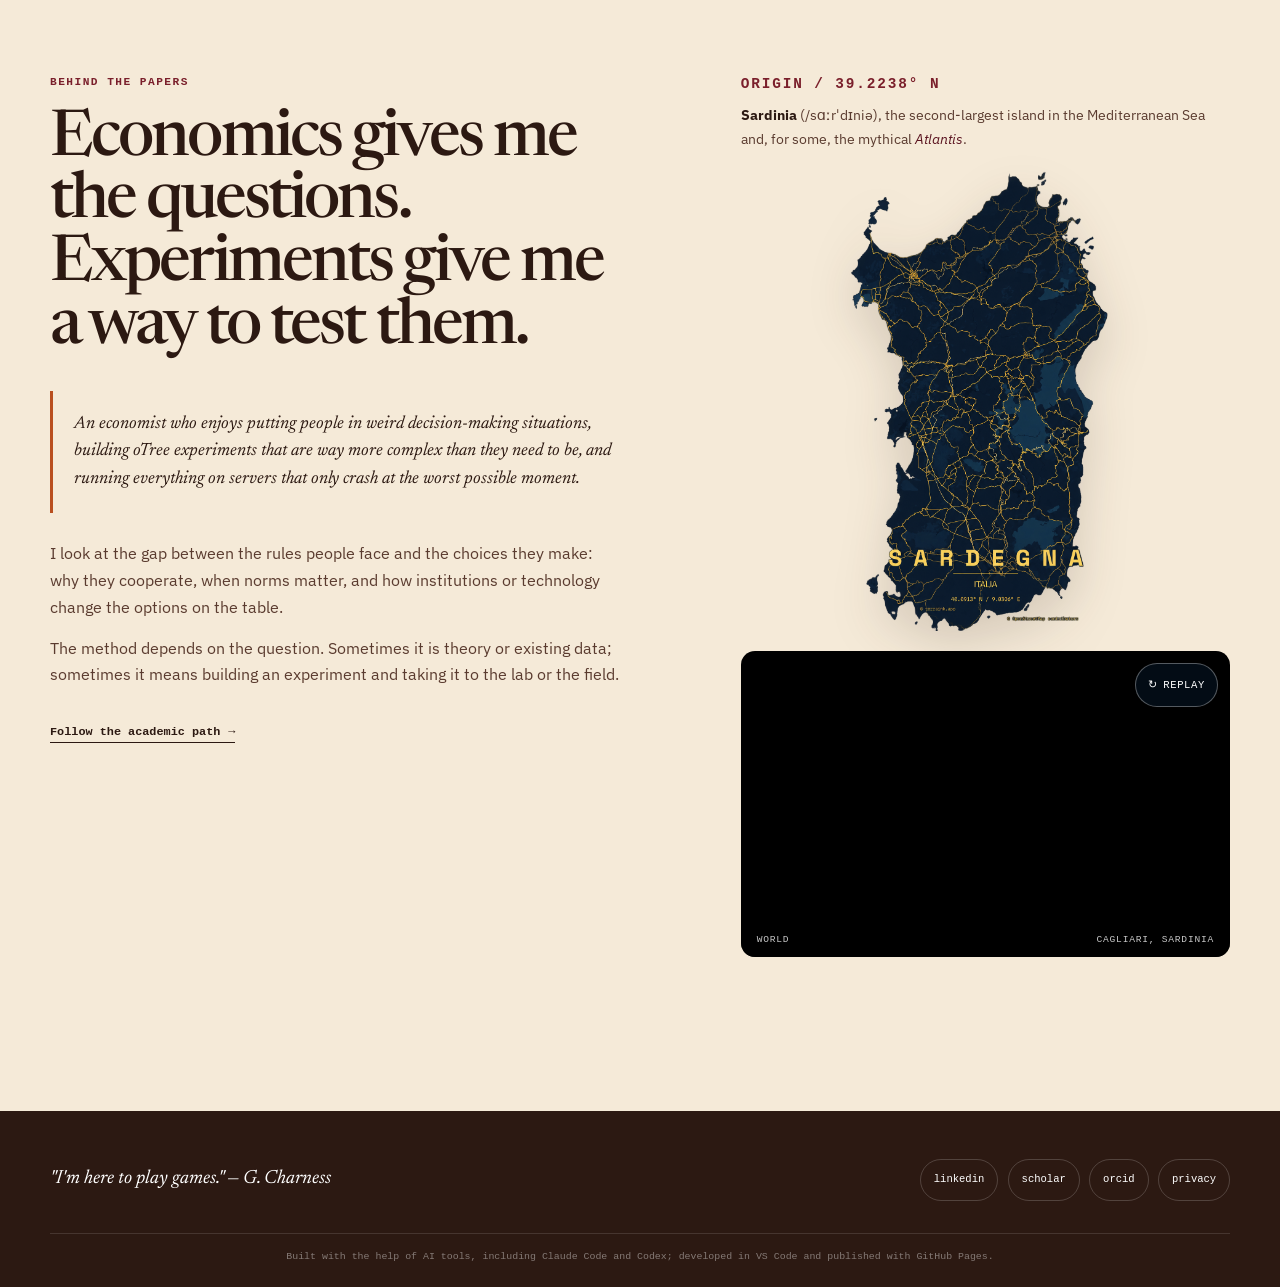
==== commit 844763b7: "Add Framed Norms publication" ====
--- a/index.html
+++ b/index.html
@@ -119,8 +119,8 @@
                         <span class="news-arrow" aria-hidden="true">↗</span>
                     </li>
                     <li class="news-item">
-                        <div class="news-meta"><span class="news-badge badge-wp">Working paper</span><span>2026</span></div>
-                        <span class="news-text"><a href="https://papers.ssrn.com/sol3/papers.cfm?abstract_id=7247658" target="_blank" rel="noopener noreferrer">A Priori Power Analysis Wizard</a><small>A guided interface for choosing and justifying sample-size calculations · SSRN 7247658</small></span>
+                        <div class="news-meta"><span class="news-badge badge-pub">Publication</span><span>2026</span></div>
+                        <span class="news-text"><a href="https://papers.ssrn.com/sol3/papers.cfm?abstract_id=5151154" target="_blank" rel="noopener noreferrer">Framed Norms</a><small>The effect of choice and belief information on tax compliance · <em>International Tax and Public Finance</em></small></span>
                         <span class="news-arrow" aria-hidden="true">↗</span>
                     </li>
                 </ul>
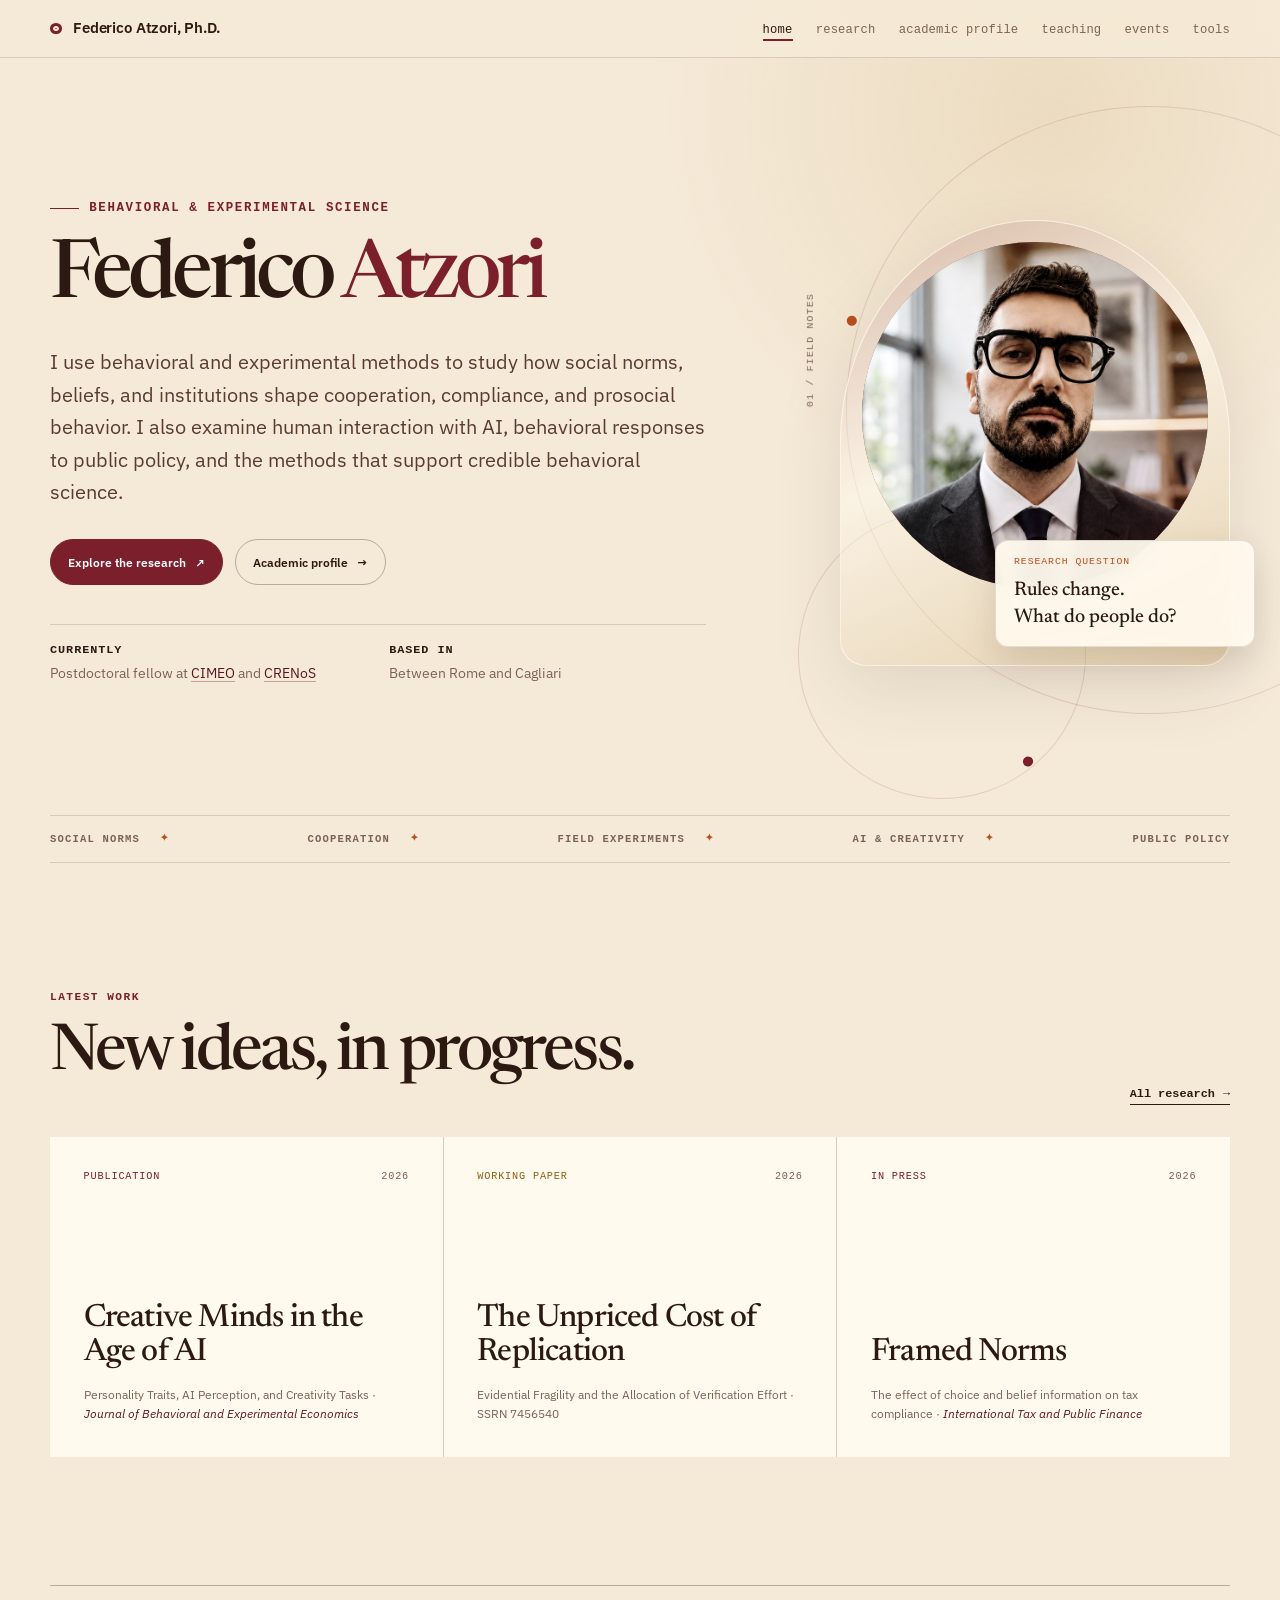
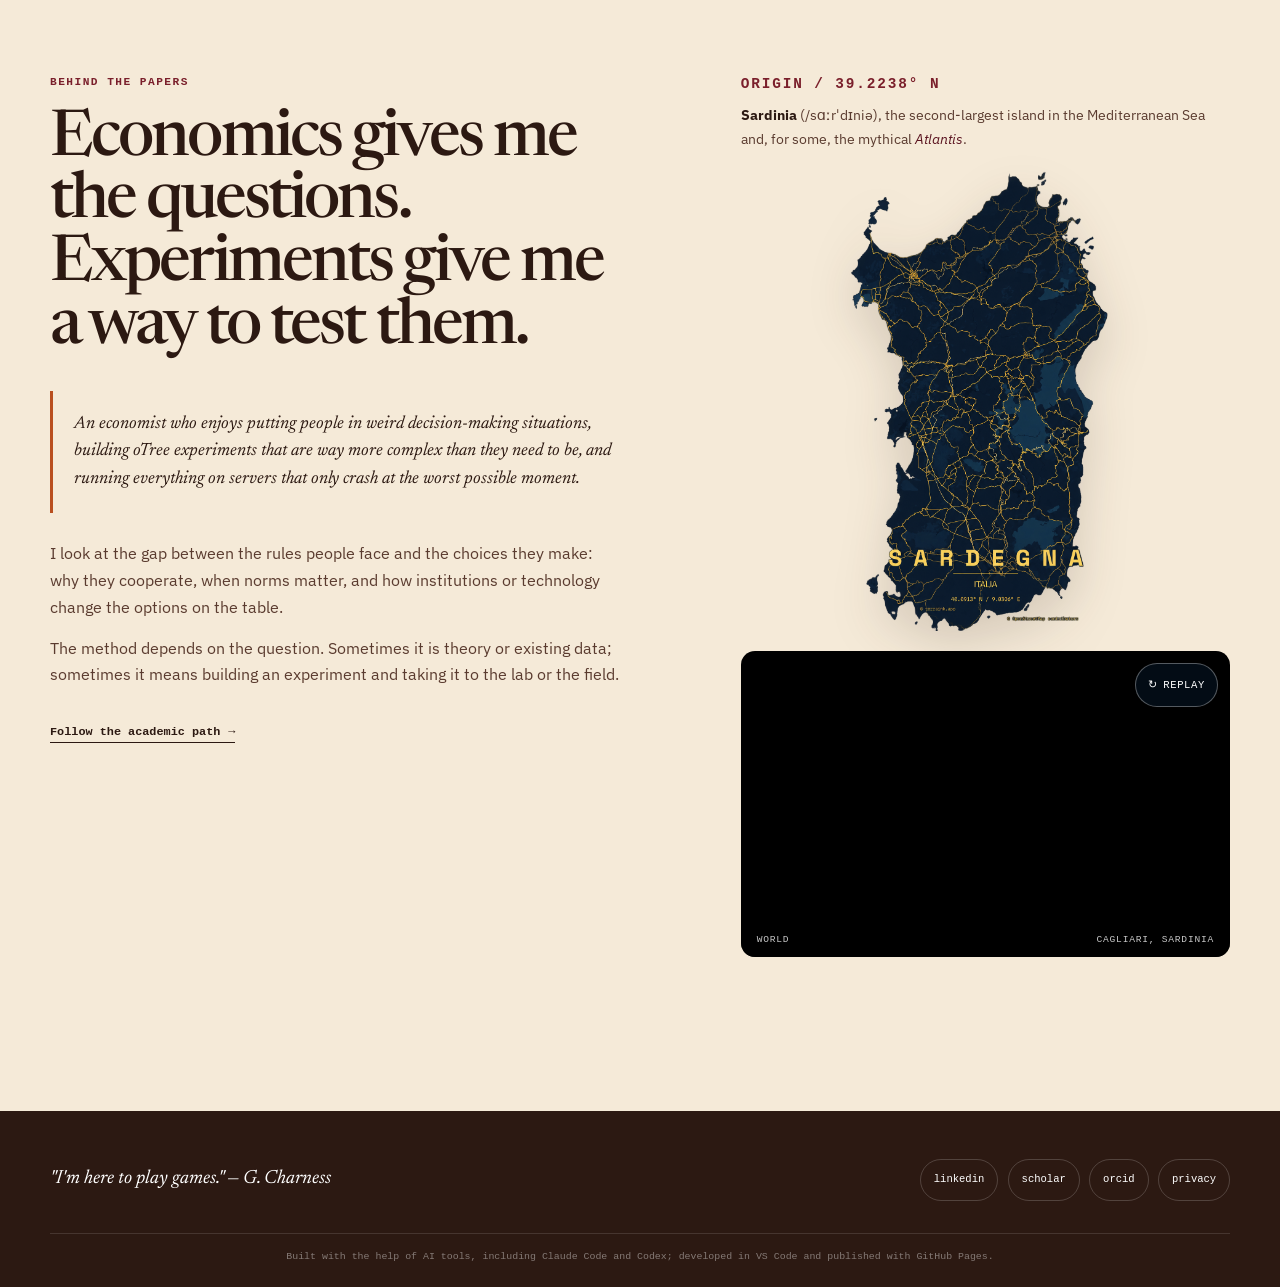
==== commit 07ba71b6: "Refine teaching and event cards and update publication status" ====
--- a/index.html
+++ b/index.html
@@ -119,7 +119,7 @@
                         <span class="news-arrow" aria-hidden="true">↗</span>
                     </li>
                     <li class="news-item">
-                        <div class="news-meta"><span class="news-badge badge-pub">Publication</span><span>2026</span></div>
+                        <div class="news-meta"><span class="news-badge badge-pub">In press</span><span>2026</span></div>
                         <span class="news-text"><a href="https://papers.ssrn.com/sol3/papers.cfm?abstract_id=5151154" target="_blank" rel="noopener noreferrer">Framed Norms</a><small>The effect of choice and belief information on tax compliance · <em>International Tax and Public Finance</em></small></span>
                         <span class="news-arrow" aria-hidden="true">↗</span>
                     </li>
--- a/styles.css
+++ b/styles.css
@@ -179,6 +179,27 @@
 .job-entry:hover, .education-entry:hover, .project-item:hover, .thesis-item:hover, .lecture-entry:hover, .code-card:hover { transform: translateY(-3px); border-color: rgba(122,31,43,.34); box-shadow: 0 14px 34px rgba(67,40,27,.1); }
 .job-title, .lecture-title, .code-title, .institution { margin-bottom: .3rem; color: var(--ink); font-weight: 600; }
 .job-date, .lecture-desc, .code-description, .project-desc { color: var(--muted); font-size: .88rem; }
+
+/* Reusable labels for teaching formats and session counts. */
+.teaching-tags { display: flex; flex-wrap: wrap; gap: .4rem; margin-top: .75rem; }
+.teaching-tag { display: inline-flex; padding: .2rem .6rem; border: 1px solid var(--line); border-radius: 999px; color: var(--blue); background: var(--paper); font: .63rem/1.4 var(--mono); }
+
+/* Compact teaching assistant record, grouped by course. */
+.teaching-assistant { padding-block: clamp(1.5rem, 3vw, 2.5rem); }
+.ta-heading { display: flex; flex-wrap: wrap; align-items: baseline; justify-content: space-between; gap: .4rem 1.5rem; margin-bottom: 1rem; }
+.ta-heading h3 { margin: 0; }
+.ta-heading p { color: var(--muted); font-size: .82rem; }
+.ta-courses { padding: 0; list-style: none; border-top: 1px solid var(--line-strong); }
+.ta-courses li { display: flex; align-items: center; justify-content: space-between; gap: .65rem 1.5rem; padding: .85rem 0; border-bottom: 1px solid var(--line); }
+.ta-courses li:last-child { border-bottom: 0; padding-bottom: 0; }
+.ta-course { display: flex; flex-wrap: wrap; align-items: baseline; gap: .25rem .75rem; color: var(--ink); font-size: .92rem; font-weight: 500; }
+.ta-format { color: var(--muted); font-size: .76rem; font-weight: 400; }
+.ta-period { flex-shrink: 0; padding: .3rem .6rem; border-radius: 999px; color: var(--blue); background: var(--blue-soft); font: .66rem/1.4 var(--mono); white-space: nowrap; }
+@media (max-width: 480px) {
+    .ta-heading { flex-direction: column; gap: .3rem; }
+    .ta-course { flex-direction: column; gap: .15rem; }
+    .ta-courses li { gap: .65rem; }
+}
 .code-link { display: inline-flex; margin-top: .75rem; color: var(--blue); font: 600 .72rem/1 var(--mono); }
 .code-link::after { content: ' ↗'; }
 .citation { border-left: 3px solid var(--coral); color: var(--muted); font: italic .78rem/1.65 var(--mono); }
@@ -223,6 +244,10 @@
 .paper-table th { padding: .8rem; border-bottom: 1px solid var(--line-strong); color: var(--blue); background: var(--paper-deep); font: 600 .65rem/1.3 var(--mono); text-align: left; text-transform: uppercase; }
 .paper-table td { padding: .85rem; border-bottom: 1px solid var(--line); vertical-align: top; }
 .paper-table tr:last-child td { border-bottom: 0; }
+.conference-archive.open { max-height: 16000px; }
+.conference-table th:first-child { width: 40%; }
+.conference-table td:nth-child(3) { min-width: 8rem; }
+.conference-table td:last-child { min-width: 6rem; }
 .publication-group { border-left: 3px solid var(--blue); }
 .publication-group--working-papers { border-left-color: var(--green); }
 .publication-group--other { border-left-color: var(--coral); }
@@ -231,18 +256,27 @@
 .publication-abstract summary { color: var(--blue); font: 600 .72rem/1.3 var(--mono); cursor: pointer; }
 .publication-abstract p { margin-top: .7rem; padding: 1rem; border-left: 2px solid var(--blue); background: var(--paper); font-size: .86rem; }
 .abstract-controls { display: flex; flex-wrap: wrap; align-items: center; gap: .6rem; }
+.study-type .open-access { margin-left: .35em; color: #287044; }
 
 /* Events */
 .events-grid { display: grid; grid-template-columns: repeat(3, 1fr); gap: 1rem; margin-top: 2rem; }
-.event-card { overflow: hidden; min-height: 260px; display: flex; flex-direction: column; border: 1px solid var(--line); background: var(--paper-bright); transition: transform .3s var(--ease), box-shadow .3s var(--ease); }
+.event-card { position: relative; isolation: isolate; overflow: hidden; min-height: 330px; display: flex; flex-direction: column; border: 1px solid var(--line); background: var(--ink); transition: transform .3s var(--ease), box-shadow .3s var(--ease); }
+.event-image { position: absolute; inset: 0; z-index: -2; width: 100%; height: 100%; object-fit: cover; object-position: var(--event-focus, 50% 50%); transition: transform .5s var(--ease); }
+.event-card:nth-child(1) { --event-focus: 48% 40%; }
+.event-card:nth-child(2) { --event-focus: 45% 50%; }
+.event-card:nth-child(3) { --event-focus: 58% 50%; }
+.event-card:nth-child(4) { --event-focus: 40% 50%; }
+.event-card:nth-child(5) { --event-focus: 55% 45%; }
+.event-card::before { content: ''; position: absolute; inset: 0; z-index: -1; background: linear-gradient(180deg, rgba(25,16,13,.62), rgba(25,16,13,.04) 35%, rgba(25,16,13,.4) 57%, rgba(25,16,13,.94) 100%); }
+.event-card:hover .event-image { transform: scale(1.04); }
 .event-card:hover { transform: translateY(-6px); box-shadow: 0 18px 45px rgba(67,40,27,.12); }
-.event-banner { position: relative; padding: 1.2rem; color: var(--muted); background: var(--paper-deep); font: .63rem/1.4 var(--mono); letter-spacing: .1em; text-transform: uppercase; }
-.event-banner::after { content: ''; position: absolute; right: 1rem; bottom: -.32rem; width: .65rem; aspect-ratio: 1; border-radius: 50%; background: var(--coral); }
-.event-year { display: block; margin-top: .4rem; color: var(--blue); font: 500 2.4rem/1 var(--display); }
+.event-banner { position: relative; padding: 1.2rem; color: #fff4e5; font: .63rem/1.4 var(--mono); letter-spacing: .1em; text-transform: uppercase; }
+.event-year { display: block; margin-top: .4rem; color: #fff9ee; font: 500 2.4rem/1 var(--display); }
 .event-card-body { flex: 1; display: flex; flex-direction: column; justify-content: flex-end; padding: 1.35rem; }
-.event-title { margin-bottom: .65rem; color: var(--ink); font: 500 1.35rem/1.1 var(--display); }
-.event-date, .event-location { color: var(--muted); font: .68rem/1.55 var(--mono); }
-.event-date { color: var(--blue); }
+.event-title { margin-bottom: .65rem; color: #fff9ee; font: 500 1.35rem/1.1 var(--display); }
+.event-title a { color: inherit; text-decoration-color: rgba(255,249,238,.55); }
+.event-title a:hover { color: #fff; text-decoration-color: currentColor; }
+.event-date, .event-location { color: #f5ead8; font: .68rem/1.55 var(--mono); }
 
 /* Error page */
 .error-main { width: 100%; min-width: 0; display: grid; align-items: center; }
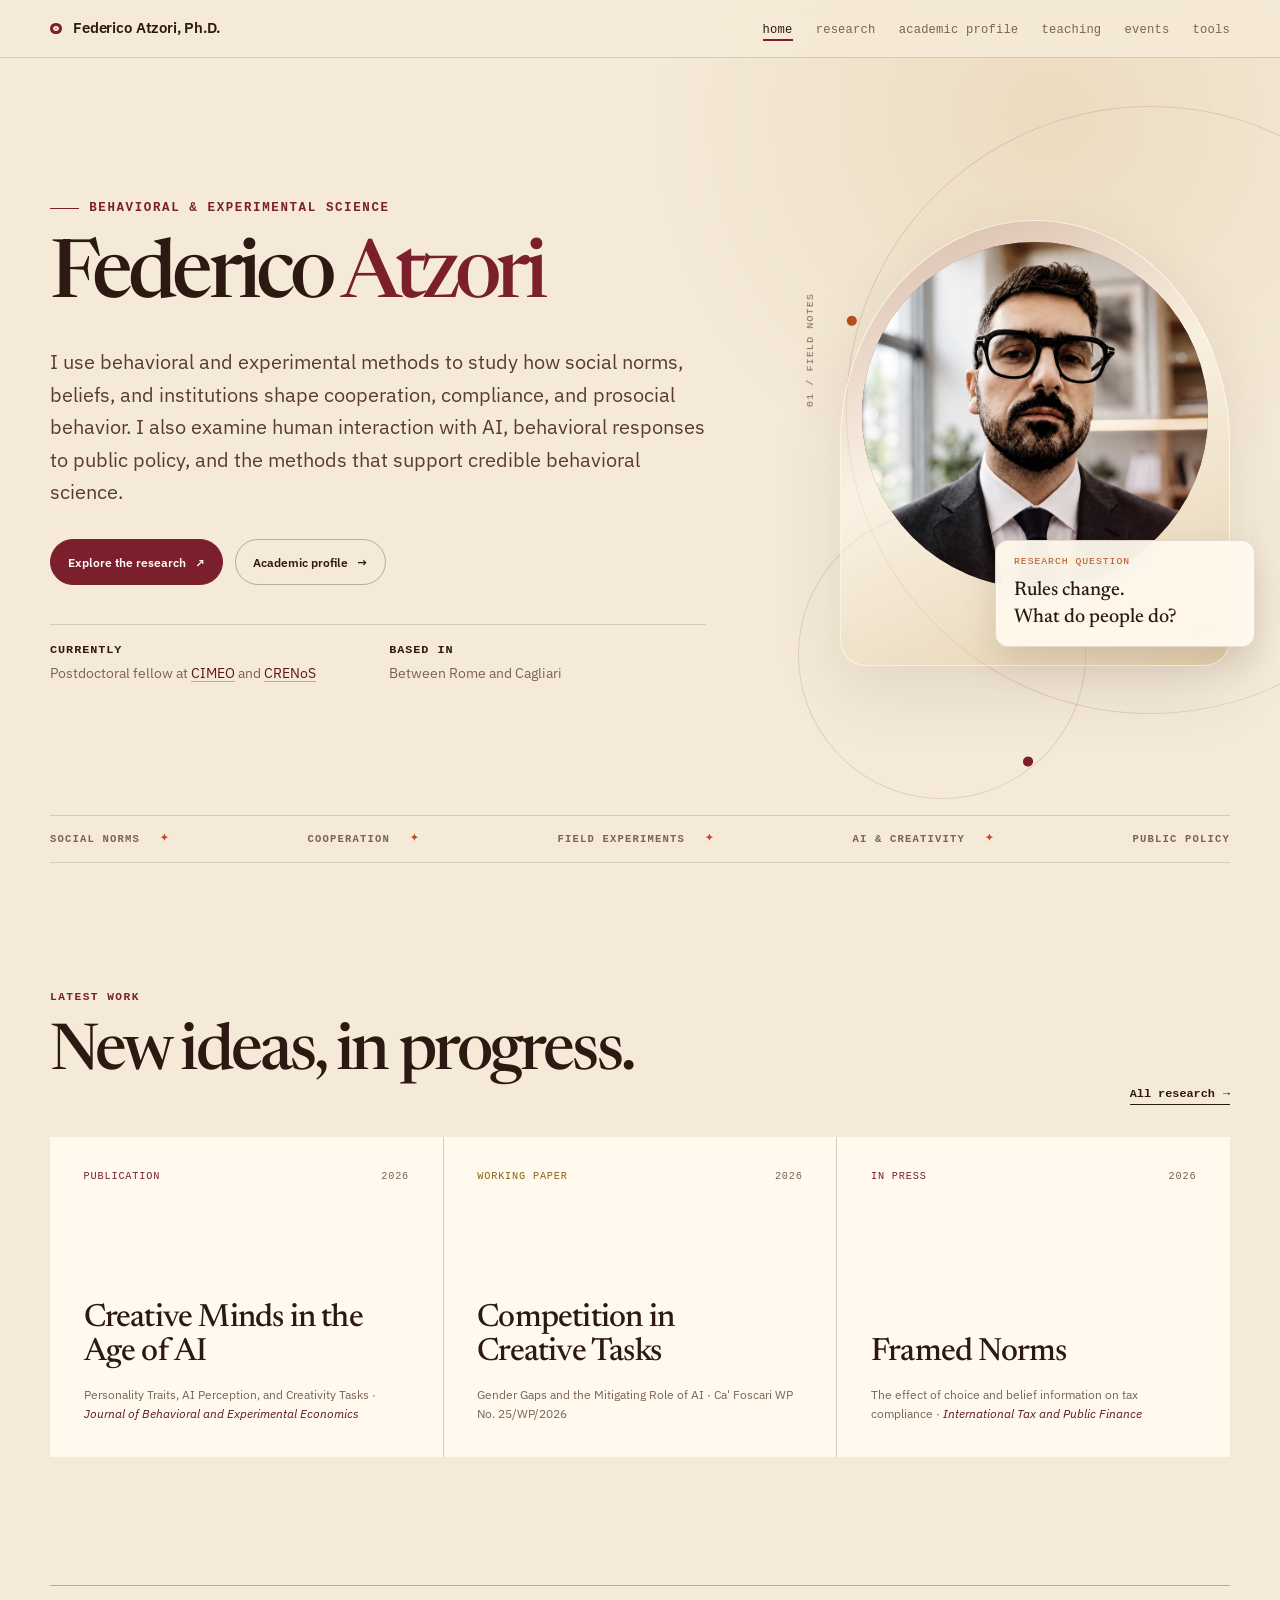
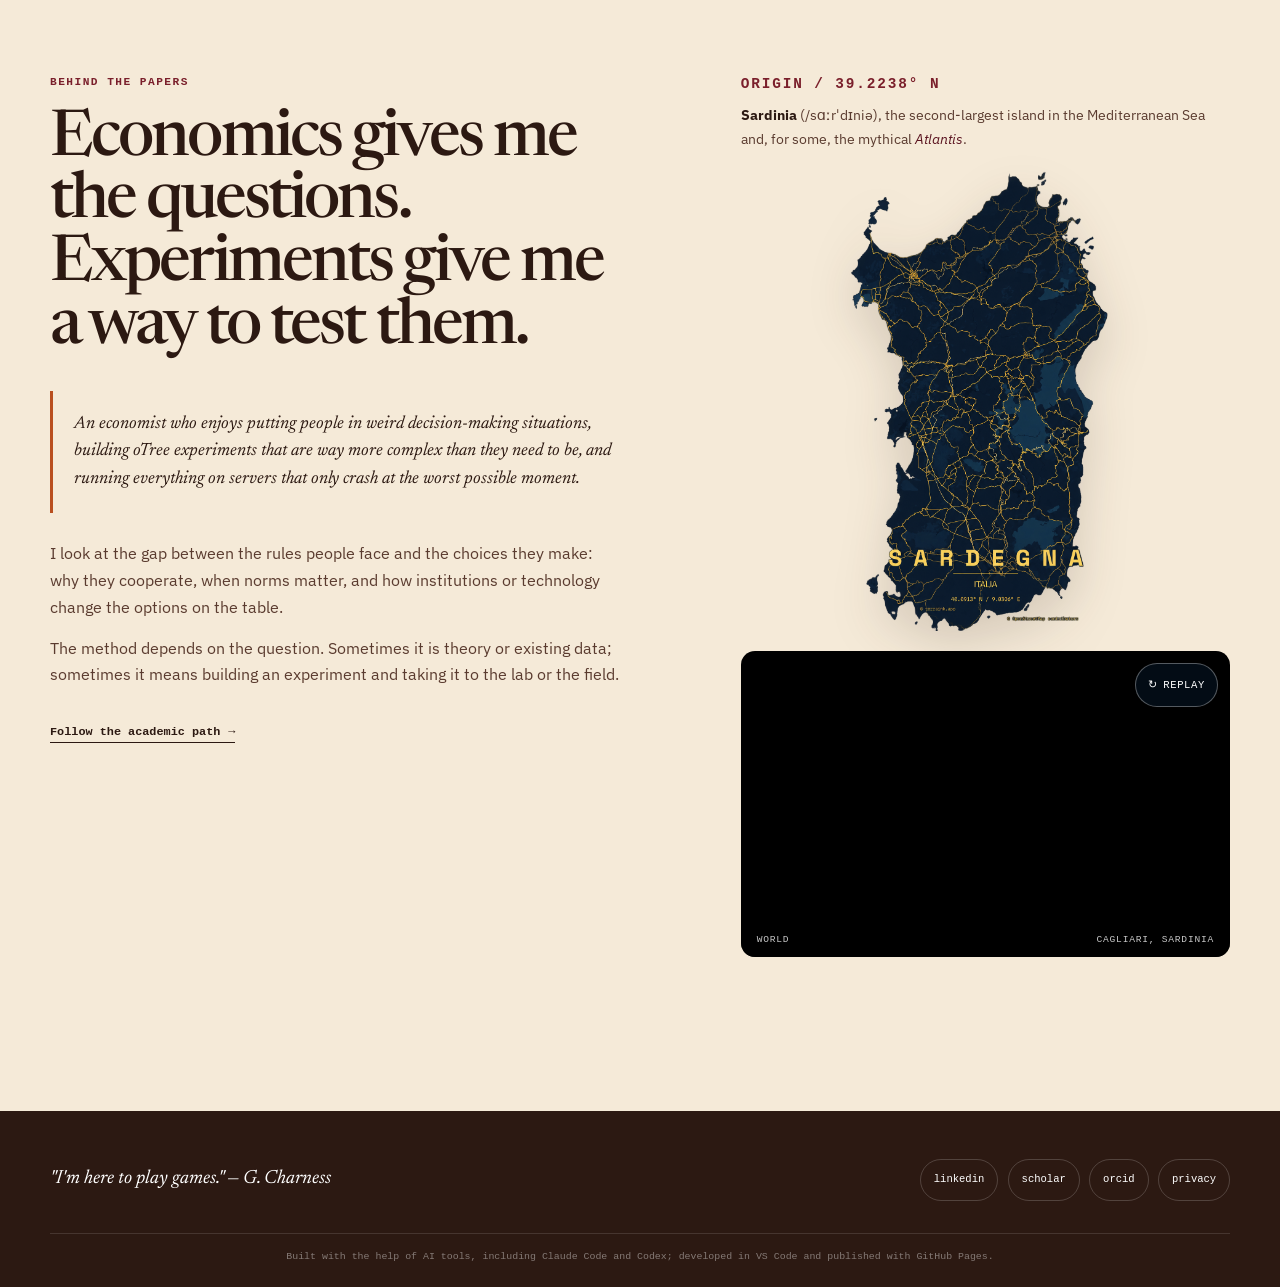
==== commit 57d80ee1: "Add new Ca' Foscari working paper" ====
--- a/index.html
+++ b/index.html
@@ -48,7 +48,7 @@
                             <details>
                                 <summary>tools</summary>
                                 <ul>
-                                    <li><a href="otree.html">otree</a></li>
+                                    <li><a href="otree.html">otree scripts</a></li>
                                     <li><a href="https://federicoatz.com/apriori-power-wizard/" target="_blank" rel="noopener noreferrer">power analysis</a></li>
                                 </ul>
                             </details>
@@ -115,7 +115,7 @@
                     </li>
                     <li class="news-item">
                         <div class="news-meta"><span class="news-badge badge-wp">Working paper</span><span>2026</span></div>
-                        <span class="news-text"><a href="https://papers.ssrn.com/sol3/papers.cfm?abstract_id=7456540" target="_blank" rel="noopener noreferrer">The Unpriced Cost of Replication</a><small>Evidential Fragility and the Allocation of Verification Effort · SSRN 7456540</small></span>
+                        <span class="news-text"><a href="https://ideas.repec.org/p/ven/wpaper/202625.html" target="_blank" rel="noopener noreferrer">Competition in Creative Tasks</a><small>Gender Gaps and the Mitigating Role of AI · Ca' Foscari WP No. 25/WP/2026</small></span>
                         <span class="news-arrow" aria-hidden="true">↗</span>
                     </li>
                     <li class="news-item">
--- a/styles.css
+++ b/styles.css
@@ -175,7 +175,7 @@
 .section-subhead { margin: 1.5rem 0 .8rem; color: var(--blue); font: 600 .68rem/1.3 var(--mono); letter-spacing: .1em; text-transform: uppercase; }
 .section-subhead--spaced { margin-top: 2rem; }
 
-.job-entry, .education-entry, .project-item, .thesis-item, .lecture-entry, .code-card, .publication-group, .citation, .year-section-card { position: relative; margin: 1rem 0; padding: 1.25rem 1.35rem; border: 1px solid var(--line); background: var(--paper-bright); transition: transform .25s var(--ease), border-color .25s ease, box-shadow .25s var(--ease); }
+.job-entry, .education-entry, .project-item, .thesis-item, .lecture-entry, .code-card, .publication-group, .year-section-card { position: relative; margin: 1rem 0; padding: 1.25rem 1.35rem; border: 1px solid var(--line); background: var(--paper-bright); transition: transform .25s var(--ease), border-color .25s ease, box-shadow .25s var(--ease); }
 .job-entry:hover, .education-entry:hover, .project-item:hover, .thesis-item:hover, .lecture-entry:hover, .code-card:hover { transform: translateY(-3px); border-color: rgba(122,31,43,.34); box-shadow: 0 14px 34px rgba(67,40,27,.1); }
 .job-title, .lecture-title, .code-title, .institution { margin-bottom: .3rem; color: var(--ink); font-weight: 600; }
 .job-date, .lecture-desc, .code-description, .project-desc { color: var(--muted); font-size: .88rem; }
@@ -202,7 +202,7 @@
 }
 .code-link { display: inline-flex; margin-top: .75rem; color: var(--blue); font: 600 .72rem/1 var(--mono); }
 .code-link::after { content: ' ↗'; }
-.citation { border-left: 3px solid var(--coral); color: var(--muted); font: italic .78rem/1.65 var(--mono); }
+.citation { max-width: 85ch; margin: .65rem 0 1.75rem; color: var(--muted); font: .75rem/1.6 var(--sans); }
 .project-label, .study-type { display: inline-flex; margin-left: .4rem; padding: .18rem .5rem; border: 1px solid var(--line); border-radius: 999px; color: var(--muted); font: .63rem/1.4 var(--mono); }
 .project-item--closed { border-left-color: var(--line-strong); }
 
@@ -388,3 +388,271 @@
     .js .reveal, .js .hero-kicker, .js .hero-title, .js .hero-lead, .js .hero-actions, .js .hero-identity, .js .portrait-shell { opacity: 1; transform: none; }
     .scroll-progress { display: none; }
 }
+
+/* Featured research tool */
+.featured-tool { padding: clamp(1.25rem, 3vw, 2.5rem); border: 1px solid var(--line-strong); border-top: 3px solid var(--blue); background: var(--paper-bright); }
+.featured-tool-intro { display: flex; align-items: center; justify-content: space-between; gap: 1.5rem; }
+.featured-tool-kicker { margin-bottom: .8rem; color: var(--blue); font: 600 .62rem/1.5 var(--mono); letter-spacing: .08em; text-transform: uppercase; }
+.featured-tool h3 { margin: 0 0 .6rem; font: 500 clamp(1.8rem, 3.5vw, 2.6rem)/1.1 var(--display); letter-spacing: -.03em; }
+.featured-tool-lead { color: var(--ink); font-size: 1.05rem; }
+.featured-tool-description { max-width: 80ch; margin: 1.2rem 0 1.8rem; font-size: .9rem; }
+.featured-tool-button { flex-shrink: 0; display: inline-flex; align-items: center; gap: 1rem; padding: 1rem 1.2rem; color: var(--paper-bright); background: var(--blue); font: 600 .72rem/1.3 var(--mono); transition: background .2s ease; }
+.featured-tool-button:hover { color: var(--paper-bright); background: var(--blue-dark); }
+.featured-tool-preview { display: block; padding: clamp(.5rem, 2vw, 1.5rem); border: 1px solid var(--line); background: var(--paper-deep); }
+.featured-tool-preview img { display: block; width: 100%; height: auto; border: 1px solid var(--line); box-shadow: 0 10px 25px rgba(67,40,27,.08); }
+.featured-tool-caption { margin-top: .65rem; color: var(--muted); font-size: .72rem; }
+.featured-tool-features { display: grid; grid-template-columns: repeat(3, minmax(0, 1fr)); gap: 1.5rem; margin-top: 2rem; }
+.featured-tool-features h4 { margin-bottom: .55rem; color: var(--ink); font: 600 .85rem/1.4 var(--sans); }
+.featured-tool-features p { color: var(--muted); font-size: .82rem; }
+.featured-tool-links { display: flex; flex-wrap: wrap; gap: .6rem 1.8rem; margin-top: 1.5rem; padding-top: .75rem; border-top: 1px solid var(--line); }
+@media (max-width: 700px) {
+    .featured-tool-intro { align-items: flex-start; flex-direction: column; }
+    .featured-tool-features { grid-template-columns: 1fr; gap: 1rem; }
+}
+
+/* Software citations alongside repository links. */
+.tool-actions { display: flex; flex-wrap: wrap; align-items: baseline; gap: .5rem 1.8rem; margin-top: .75rem; }
+.tool-actions .code-link { margin-top: 0; }
+.tool-citation { display: contents; }
+.tool-citation summary { color: var(--blue); font: 600 .72rem/1.4 var(--mono); cursor: pointer; text-decoration: underline; text-underline-offset: .2em; }
+.tool-citation p { flex-basis: 100%; padding: 1rem; border-left: 3px solid var(--coral); background: var(--paper); color: var(--muted); font-size: .8rem; overflow-wrap: anywhere; }
+
+/* Research: published work leads; working papers have their own visual register. */
+.research-page { font-size: 18px; }
+.research-page .container { margin-top: clamp(3rem, 6vw, 5rem); }
+.research-intro { margin-bottom: clamp(3.5rem, 7vw, 6rem); }
+.research-intro h2 { margin-bottom: 1rem; font-size: clamp(4.5rem, 10vw, 7.5rem); line-height: .95; letter-spacing: -.055em; }
+.research-intro h2 span { color: var(--blue); }
+.research-lead { max-width: 42ch; font-size: clamp(1.2rem, 2vw, 1.5rem); }
+.research-directory { display: flex; flex-wrap: wrap; gap: .75rem 2.5rem; margin-top: 2rem; padding-top: 1.2rem; border-top: 1px solid var(--line-strong); }
+.research-directory a { display: inline-flex; align-items: baseline; gap: .8rem; padding: .5rem 0; color: var(--ink); font: 500 .9rem/1.5 var(--sans); text-decoration: none; }
+.research-directory a:hover { color: var(--blue); }
+.research-directory a span { color: var(--blue); font: .75rem/1 var(--mono); }
+.research-page section[id], .research-page h3[id] { scroll-margin-top: 7rem; }
+.research-section-heading { display: flex; align-items: end; justify-content: space-between; gap: 1.5rem; margin-bottom: 1.75rem; }
+.research-page .section-kicker { margin-bottom: .75rem; font-size: .78rem; line-height: 1.5; }
+.research-section-heading h3, .research-other h3, .research-page .research-subsection > h3 { margin: 0; font: 500 clamp(2.3rem, 4vw, 3.25rem)/1.05 var(--display); letter-spacing: -.035em; }
+.section-note { max-width: 27ch; padding-bottom: .25rem; color: var(--muted); font-size: .9rem; }
+.research-page .publication-list { display: grid; gap: 1.25rem; }
+.research-page .publication-list > li { padding: clamp(1.5rem, 3.5vw, 2.6rem); border: 1px solid var(--line-strong); border-left: 5px solid var(--blue); background: var(--paper-bright); font-size: 1.05rem; }
+.research-page .publication-list > li::before { content: none; }
+.article-masthead { display: flex; align-items: baseline; gap: .8rem 1.5rem; margin-bottom: 1.4rem; }
+.publication-status { flex-shrink: 0; padding: .4rem .65rem; color: var(--paper-bright); background: var(--blue); font: 600 .72rem/1.4 var(--mono); letter-spacing: .035em; text-transform: uppercase; }
+.journal-name { color: var(--blue); font: 500 1.08rem/1.45 var(--sans); }
+.research-page .article-title { max-width: 43ch; margin: 0 0 .85rem; font: 500 clamp(1.7rem, 2.8vw, 2.35rem)/1.15 var(--display); letter-spacing: -.02em; text-wrap: pretty; }
+.article-title a { color: var(--ink); text-decoration: none; }
+.article-title a:hover { color: var(--blue); text-decoration: underline; text-decoration-thickness: 1px; }
+.article-authors { color: var(--muted); font-size: 1rem; }
+.research-page .publication-abstract { margin-top: 1.4rem; }
+.research-page .abstract-controls { align-items: baseline; gap: .8rem 1.25rem; }
+.research-page .publication-abstract details { flex: 1 1 13rem; }
+.research-page .publication-abstract summary { width: fit-content; padding: .5rem 0; font: 500 .95rem/1.5 var(--sans); }
+.research-page .publication-abstract p { max-width: 85ch; margin-top: .5rem; font-size: 1rem; line-height: 1.75; text-align: justify; hyphens: auto; }
+.research-page .study-type { margin-left: 0; padding: 0; border: 0; border-radius: 0; font: .8rem/1.6 var(--sans); }
+.article-link { display: inline-flex; align-items: center; gap: 1.5rem; margin-top: 1rem; padding: .5rem 0; font: 600 .9rem/1.5 var(--sans); text-decoration: underline; }
+.working-section { margin-top: clamp(4rem, 8vw, 7rem); padding: clamp(1.5rem, 3.5vw, 2.6rem); border-top: 3px solid var(--green); background: rgba(139,97,20,.065); }
+.working-section .section-kicker { color: #735014; }
+.working-section .research-section-heading { margin-bottom: 2rem; }
+.working-section .section-note { max-width: none; white-space: nowrap; }
+.working-paper-list { padding: 0; list-style: none; counter-reset: none; }
+.working-paper { display: grid; grid-template-columns: 2.5rem minmax(0,1fr); gap: 1rem; padding: 1.7rem 0; border-top: 1px solid rgba(139,97,20,.28); }
+.paper-number { padding-top: .3rem; color: #735014; font: .85rem/1.5 var(--mono); }
+.working-paper-title { max-width: 60ch; margin-bottom: .65rem; color: var(--ink); font: 500 clamp(1.35rem, 2.1vw, 1.7rem)/1.3 var(--display); letter-spacing: -.01em; text-wrap: pretty; }
+.working-paper-title a { color: inherit; text-decoration-color: rgba(139,97,20,.45); text-decoration-thickness: 1px; }
+.working-paper-title a:hover { color: #735014; text-decoration-color: currentColor; }
+.working-paper-authors { font-size: .95rem; }
+.working-paper-repository { margin-top: .4rem; color: #735014; font-size: .85rem; }
+.research-other { margin-top: 4rem; padding-top: 2rem; border-top: 1px solid var(--line-strong); }
+.research-page .other-publications { margin-top: 1.3rem; }
+.research-page .other-publications li { padding-block: 1rem; font-size: 1rem; }
+.research-page .research-subsection { margin-top: 3rem; }
+.research-page .research-subsection > h3 { margin-bottom: 2rem; }
+.research-page .section-subhead { font-size: .85rem; }
+.research-page .project-item, .research-page .thesis-item { font-size: 1.05rem; }
+.research-page .project-desc { font-size: 1rem; }
+.research-page .project-label { font-size: .76rem; }
+@media (max-width: 780px) {
+    .research-section-heading { align-items: flex-start; flex-direction: column; gap: .8rem; }
+    .section-note { max-width: none; }
+    .article-masthead { flex-direction: column; gap: .8rem; }
+    .research-page section[id], .research-page h3[id] { scroll-margin-top: 2rem; }
+}
+
+@media (max-width: 480px) {
+    .research-directory { gap: .4rem 1.25rem; }
+    .research-directory a { font-size: .85rem; }
+    .research-page .publication-list > li, .working-section { padding: 1.25rem; }
+    .working-paper { grid-template-columns: 1.5rem minmax(0,1fr); gap: .65rem; }
+    .research-page .research-subsection { padding: 1.25rem; }
+}
+
+/* Academic profile — editorial layout, with distinct experience and education. */
+.academic-page { font-size: 18px; }
+.academic-page .container { margin-top: clamp(3rem, 6vw, 5rem); }
+.academic-page .section-kicker { margin-bottom: 1rem; font: 600 .75rem/1.6 var(--mono); letter-spacing: .1em; }
+.academic-intro { margin-bottom: clamp(3.5rem, 7vw, 6rem); }
+.academic-opening { display: grid; grid-template-columns: 1.2fr 1fr; align-items: end; gap: clamp(2rem, 6vw, 5rem); padding: 1.2rem 0 3rem; }
+.academic-opening h2 { margin: 0; font: 500 clamp(4.5rem, 8.6vw, 7.6rem)/.88 var(--display); letter-spacing: -.06em; }
+.academic-opening h2 span { color: var(--blue); font-style: italic; }
+.academic-summary { padding-bottom: .2rem; }
+.academic-discipline { margin-bottom: 1.25rem; color: var(--ink); font: 500 clamp(1.65rem, 2.8vw, 2.35rem)/1.15 var(--display); letter-spacing: -.025em; }
+.academic-summary > p:last-child { max-width: 39ch; font-size: 1.0625rem; line-height: 1.75; }
+.academic-directory { display: flex; flex-wrap: wrap; justify-content: space-between; gap: .5rem 1.5rem; padding: 1rem 0; border-block: 1px solid var(--line-strong); }
+.academic-directory a { display: inline-flex; align-items: center; gap: .75rem; padding: .6rem 0; color: var(--ink); font: 500 .9rem/1.5 var(--sans); text-decoration: none; }
+.academic-directory a:hover { color: var(--blue); }
+.academic-directory a span { color: var(--blue); font: .7rem/1 var(--mono); }
+.academic-directory a span:last-child { margin-left: .3rem; font-size: 1rem; }
+.academic-page main section[id] { scroll-margin-top: 7rem; min-width: 0; }
+.academic-columns { display: grid; grid-template-columns: minmax(0, 1.7fr) minmax(0, 1fr); gap: clamp(2rem, 5vw, 4.5rem); }
+.academic-page main h3 { margin: 0; color: var(--ink); font: 500 clamp(2rem, 3.5vw, 2.85rem)/1.08 var(--display); letter-spacing: -.035em; text-wrap: balance; }
+.chronology-heading { display: flex; align-items: end; justify-content: space-between; gap: 1.5rem; }
+.chronology-heading > p { color: var(--muted); font-size: .9rem; }
+.academic-chronology .career-timeline { margin-top: 2.5rem; padding-left: 1.8rem; }
+.academic-chronology .timeline-item { grid-template-columns: 8rem minmax(0, 1fr); gap: 2rem; margin-bottom: 1.75rem; }
+.academic-chronology .timeline-item::before { top: 1.85rem; left: -1.8rem; }
+.academic-chronology .timeline-date { padding-top: 1.55rem; font: 500 1.85rem/1.2 var(--display); letter-spacing: -.025em; }
+.academic-chronology .timeline-card { min-width: 0; padding: clamp(1.5rem, 3vw, 2.2rem); }
+.academic-chronology .timeline-type { margin-bottom: 1.4rem; font-size: .8rem; line-height: 1.5; }
+.academic-chronology .timeline-detail { grid-template-columns: minmax(0, 1fr) auto; gap: .6rem 1.5rem; }
+.academic-chronology .timeline-detail + .timeline-detail { margin-top: 1.6rem; padding-top: 1.6rem; }
+.academic-chronology .timeline-detail strong { font: 500 clamp(1.35rem, 2.3vw, 1.6rem)/1.25 var(--display); }
+.academic-chronology .timeline-period { max-width: 28ch; padding-top: .2rem; font: .9rem/1.55 var(--sans); }
+.academic-chronology .timeline-detail p { max-width: 76ch; font-size: 1.0625rem; line-height: 1.75; }
+.academic-chronology .timeline-detail .degree-title { padding: .45rem .65rem; border-radius: 4px; font-size: 1.45rem; }
+.academic-chronology .timeline-detail .degree-title--doctorate { padding: .6rem .8rem; border-left: 4px solid var(--blue); font-size: 1.65rem; }
+.chronology-body { scroll-margin-top: 7rem; }
+@media (max-width: 1000px) {
+    .academic-chronology .timeline-detail { grid-template-columns: minmax(0, 1fr); }
+    .academic-chronology .timeline-period { max-width: none; text-align: left; }
+}
+@media (max-width: 780px) {
+    .chronology-heading { align-items: flex-start; flex-direction: column; gap: .75rem; }
+    .academic-chronology .timeline-item { grid-template-columns: minmax(0, 1fr); gap: .9rem; }
+    .academic-chronology .timeline-date { padding-top: 0; }
+    .academic-chronology .timeline-item::before { top: .6rem; }
+}
+.appointment-list, .education-list { margin-top: 2rem; }
+.appointment { padding: 1.7rem 0 2rem; border-top: 1px solid var(--line-strong); }
+.appointment-meta { display: flex; flex-wrap: wrap; justify-content: space-between; align-items: baseline; gap: .5rem 1rem; margin-bottom: .9rem; font: .85rem/1.5 var(--sans); }
+.appointment-meta span:first-child { color: var(--blue); font-weight: 600; }
+.appointment-meta span:last-child { color: var(--muted); }
+.academic-page .appointment h4 { margin-bottom: .8rem; color: var(--ink); font: 500 clamp(1.55rem, 2.7vw, 2rem)/1.16 var(--display); letter-spacing: -.025em; text-wrap: pretty; }
+.appointment > p { max-width: 62ch; font-size: 1.0625rem; line-height: 1.75; }
+.academic-education { padding-left: clamp(1.5rem, 3vw, 2.5rem); border-left: 1px solid var(--line-strong); }
+.academic-page .education-entry { margin: 0; padding: 1.75rem 0; border: 0; border-bottom: 1px solid var(--line-strong); background: transparent; transition: none; }
+.academic-page .education-entry:hover { transform: none; box-shadow: none; }
+.degree-label { margin-bottom: 1rem; color: var(--blue); font: 600 .8rem/1.5 var(--mono); }
+.academic-page .education-entry h4 { margin-bottom: 1rem; color: var(--ink); font: 500 1.65rem/1.15 var(--display); letter-spacing: -.025em; }
+.education-entry > p:not(.degree-label) { font-size: .95rem; line-height: 1.75; }
+.education-entry .degree-institution { margin-bottom: .8rem; }
+.academic-page .education-entry--phd { position: relative; overflow: hidden; padding: clamp(1.5rem, 2.6vw, 2rem); border: 0; background: var(--blue); }
+.education-entry--phd::before { content: ''; position: absolute; width: 12rem; height: 12rem; top: -7rem; right: -7rem; border: 1px solid rgba(255,249,238,.23); border-radius: 50%; box-shadow: 0 0 0 2.5rem rgba(255,249,238,.04), 0 0 0 5rem rgba(255,249,238,.025); pointer-events: none; }
+.academic-page .education-entry--phd .degree-label { position: relative; margin-bottom: 2rem; color: #f2cca4; font-size: 1rem; }
+.academic-page .education-entry--phd h4 { position: relative; color: var(--paper-bright); font-size: clamp(2rem, 3vw, 2.65rem); line-height: 1.05; }
+.academic-page .education-entry--phd > p:not(.degree-label) { color: #f3e4d2; }
+.education-entry--phd a { color: var(--paper-bright); text-decoration-color: #dcb99e; }
+.education-entry--phd a:hover { text-decoration-color: currentColor; }
+.academic-visiting { margin-top: 3.5rem; padding: clamp(1.5rem, 3.5vw, 2.75rem); border-top: 3px solid var(--green); background: rgba(139,97,20,.065); }
+.academic-visiting .section-kicker { color: #735014; }
+.visiting-grid { display: grid; grid-template-columns: repeat(3, minmax(0, 1fr)); gap: 2rem; margin-top: 2rem; }
+.visiting-grid .appointment { padding-bottom: 0; border-color: rgba(139,97,20,.3); }
+.visiting-grid .appointment-meta { flex-direction: column; gap: .4rem; }
+.visiting-grid .appointment-meta span:first-child { color: #735014; }
+.academic-page .visiting-grid h4 { margin-top: 1.25rem; font-size: 1.8rem; }
+.visiting-grid .appointment > p { font-size: 1rem; }
+.academic-conferences { margin-top: clamp(4rem, 7vw, 6rem); padding-top: 2.5rem; border-top: 1px solid var(--line-strong); }
+.academic-page .year-section { margin: 2rem 0; }
+.academic-page .year-title { margin-bottom: 1rem; font-size: .85rem; line-height: 1.5; }
+.academic-conferences > .year-section .conference-list { display: grid; grid-template-columns: 1fr 1fr; gap: 1rem; }
+.academic-conferences > .year-section .conference-list li { padding: 1.5rem 1.75rem; border: 1px solid var(--line-strong); border-top: 3px solid var(--blue); background: var(--paper-bright); color: var(--ink); font: 500 1.4rem/1.4 var(--display); }
+.academic-conferences > .year-section .conference-list li::before { content: none; }
+.academic-page .accordion-header { min-height: 64px; padding: 1.2rem 1.4rem; background: transparent; font-size: 1.05rem; }
+.academic-page .conference-table { font-size: 1rem; }
+.academic-page .conference-table th { padding: 1rem; font-size: .8rem; }
+.academic-page .conference-table td { padding: 1rem; line-height: 1.65; }
+.academic-page .conference-archive.open { max-height: none; }
+@media (max-width: 1000px) {
+    .academic-columns { grid-template-columns: minmax(0, 1.4fr) minmax(0, 1fr); gap: 2rem; }
+    .academic-education { padding-left: 1.5rem; }
+    .appointment-meta { flex-direction: column; gap: .3rem; }
+}
+@media (max-width: 780px) {
+    .academic-opening { grid-template-columns: 1fr; gap: 2rem; padding-bottom: 2rem; }
+    .academic-opening h2 { font-size: clamp(4.5rem, 14vw, 6.5rem); }
+    .academic-discipline br { display: none; }
+    .academic-summary > p:last-child { max-width: 55ch; }
+    .academic-directory { display: grid; grid-template-columns: 1fr 1fr; }
+    .academic-columns { grid-template-columns: minmax(0, 1fr); gap: 3rem; }
+    .academic-education { padding-left: 0; border-left: 0; }
+    .education-list { display: grid; grid-template-columns: 1fr 1fr; gap: 0 1.5rem; }
+    .academic-page .education-entry--phd { grid-column: 1 / -1; }
+    .visiting-grid { grid-template-columns: minmax(0, 1fr); gap: 1.5rem; }
+    .visiting-grid .appointment-meta { flex-direction: row; }
+    .academic-page main section[id] { scroll-margin-top: 2rem; }
+    .academic-conferences > .year-section .conference-list { grid-template-columns: 1fr; }
+    .academic-page .accordion-content.open { padding: .75rem; }
+}
+@media (max-width: 480px) {
+    .academic-directory { grid-template-columns: 1fr; gap: 0; }
+    .academic-directory a { justify-content: flex-start; }
+    .academic-directory a span:last-child { margin-left: auto; }
+    .education-list { grid-template-columns: minmax(0, 1fr); }
+    .academic-page .conference-table td { padding: .65rem 0; }
+    .academic-page .conference-table td::before { font-size: .75rem; }
+}
+
+/* Teaching — topics lead, with a chronological structure and separate support roles. */
+.teaching-page { font-size: 18px; }
+.teaching-page .container { margin-top: clamp(3rem, 6vw, 5rem); }
+.teaching-page .section-kicker { margin-bottom: 1rem; font: 600 .75rem/1.6 var(--mono); letter-spacing: .1em; }
+.teaching-intro { margin-bottom: clamp(3.5rem, 7vw, 6rem); }
+.teaching-opening { display: flex; align-items: end; justify-content: space-between; gap: 2rem; padding: 1.2rem 0 2.5rem; }
+.teaching-opening h2 { margin: 0; font: 500 clamp(4rem, 9vw, 7.5rem)/.95 var(--display); letter-spacing: -.06em; }
+.teaching-opening h2 span { color: var(--blue); }
+.teaching-opening > p { padding-bottom: .2rem; color: var(--ink-soft); font: 500 clamp(1.4rem, 2.8vw, 2rem)/1.2 var(--display); letter-spacing: -.02em; }
+.teaching-directory { display: flex; flex-wrap: wrap; gap: .5rem 3rem; padding: 1rem 0; border-block: 1px solid var(--line-strong); }
+.teaching-directory a { display: inline-flex; align-items: center; gap: 1rem; padding: .6rem 0; color: var(--ink); font: 500 .95rem/1.5 var(--sans); text-decoration: none; }
+.teaching-directory a:hover, .teaching-directory a span { color: var(--blue); }
+.teaching-directory a span { font: .75rem/1 var(--mono); }
+.teaching-page main section[id] { scroll-margin-top: 7rem; }
+.teaching-section-heading { display: flex; align-items: end; justify-content: space-between; gap: 1.5rem; margin-bottom: 2.25rem; }
+.teaching-page main h3 { margin: 0; font: 500 clamp(2.3rem, 4vw, 3.2rem)/1.08 var(--display); letter-spacing: -.035em; }
+.teaching-section-heading > p { color: var(--muted); font-size: .9rem; }
+.teaching-year { display: grid; grid-template-columns: 8rem minmax(0, 1fr); gap: clamp(1.5rem, 4vw, 3rem); padding: 2.25rem 0; border-top: 1px solid var(--line-strong); }
+.teaching-year-label > h4 { color: var(--blue); font: 500 2.75rem/1 var(--display); letter-spacing: -.04em; }
+.teaching-scheduled { display: inline-flex; margin-top: .9rem; padding: .3rem .55rem; color: var(--blue); background: var(--blue-soft); font: 500 .75rem/1.4 var(--sans); }
+.teaching-page .lecture-entry { margin: 0; padding: 0 0 1.75rem; border: 0; border-bottom: 1px solid var(--line); background: transparent; }
+.teaching-page .lecture-entry + .lecture-entry { padding-top: 1.75rem; }
+.teaching-page .lecture-entry:last-child { padding-bottom: 0; border-bottom: 0; }
+.teaching-page .lecture-entry:hover { transform: none; box-shadow: none; }
+.lecture-institution { margin-bottom: .7rem; color: var(--blue); font: 500 1rem/1.5 var(--sans); }
+.teaching-page .lecture-topic { max-width: 48ch; margin: 0; color: var(--ink); font: 500 clamp(1.5rem, 2.5vw, 2rem)/1.2 var(--display); letter-spacing: -.025em; text-wrap: pretty; }
+.teaching-page .teaching-tags { gap: .5rem; margin-top: 1rem; }
+.teaching-page .teaching-tag { padding: .3rem .65rem; border-color: var(--line-strong); border-radius: 4px; background: var(--paper-bright); font: .8rem/1.4 var(--sans); }
+.teaching-page .teaching-assistant { margin-top: clamp(3.5rem, 7vw, 6rem); padding: clamp(1.5rem, 3.5vw, 2.75rem); border-top: 3px solid var(--green); background: rgba(139,97,20,.065); }
+.teaching-page .teaching-assistant .section-kicker { color: #735014; }
+.teaching-page .ta-heading { margin-bottom: 2rem; gap: .75rem 1.5rem; }
+.teaching-page .ta-heading > p { color: #735014; font-size: 1rem; }
+.teaching-page .ta-courses { border-top-color: rgba(139,97,20,.3); }
+.teaching-page .ta-courses li { padding: 1.4rem 0; border-bottom-color: rgba(139,97,20,.2); }
+.teaching-page .ta-courses li:last-child { padding-bottom: 0; }
+.teaching-page .ta-course { gap: .4rem 1rem; font: 500 1.65rem/1.3 var(--display); letter-spacing: -.02em; }
+.teaching-page .ta-format { color: var(--muted); font: .9rem/1.5 var(--sans); letter-spacing: 0; }
+.teaching-page .ta-period { padding: .45rem .7rem; border: 1px solid rgba(139,97,20,.25); border-radius: 4px; color: #735014; background: transparent; font: .9rem/1.4 var(--sans); }
+@media (max-width: 780px) {
+    .teaching-opening, .teaching-section-heading { align-items: flex-start; flex-direction: column; gap: 1.25rem; }
+    .teaching-opening > p br { display: none; }
+    .teaching-year { grid-template-columns: minmax(0, 1fr); gap: 1.5rem; }
+    .teaching-year-label { display: flex; align-items: center; gap: 1rem; }
+    .teaching-year-label > h4 { font-size: 2.3rem; }
+    .teaching-scheduled { margin-top: 0; }
+    .teaching-page main section[id] { scroll-margin-top: 2rem; }
+}
+@media (max-width: 480px) {
+    .teaching-directory { gap: .2rem; flex-direction: column; }
+    .teaching-directory a { font-size: .9rem; }
+    .teaching-directory a span:last-child { margin-left: auto; }
+    .teaching-page .ta-courses li { align-items: flex-start; }
+    .teaching-page .ta-course { font-size: 1.4rem; }
+    .teaching-page .ta-period { font-size: .8rem; }
+}
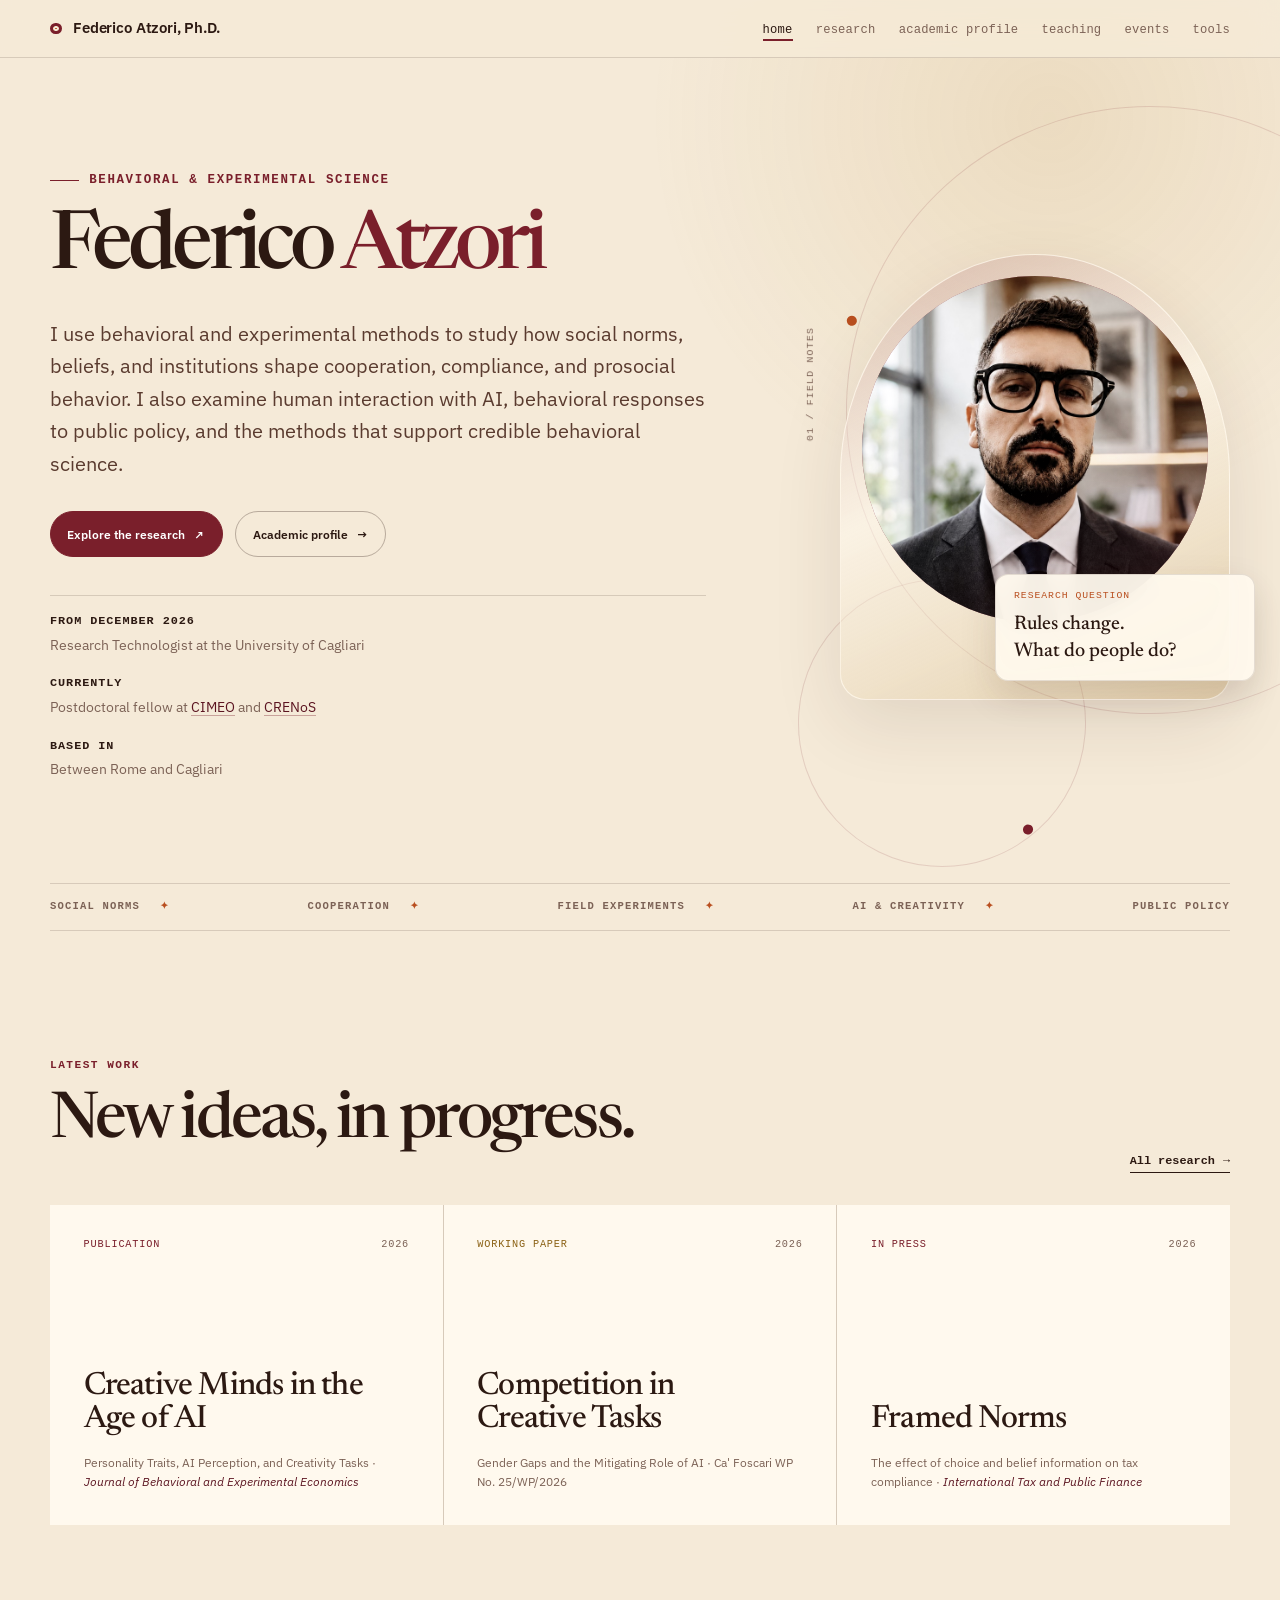
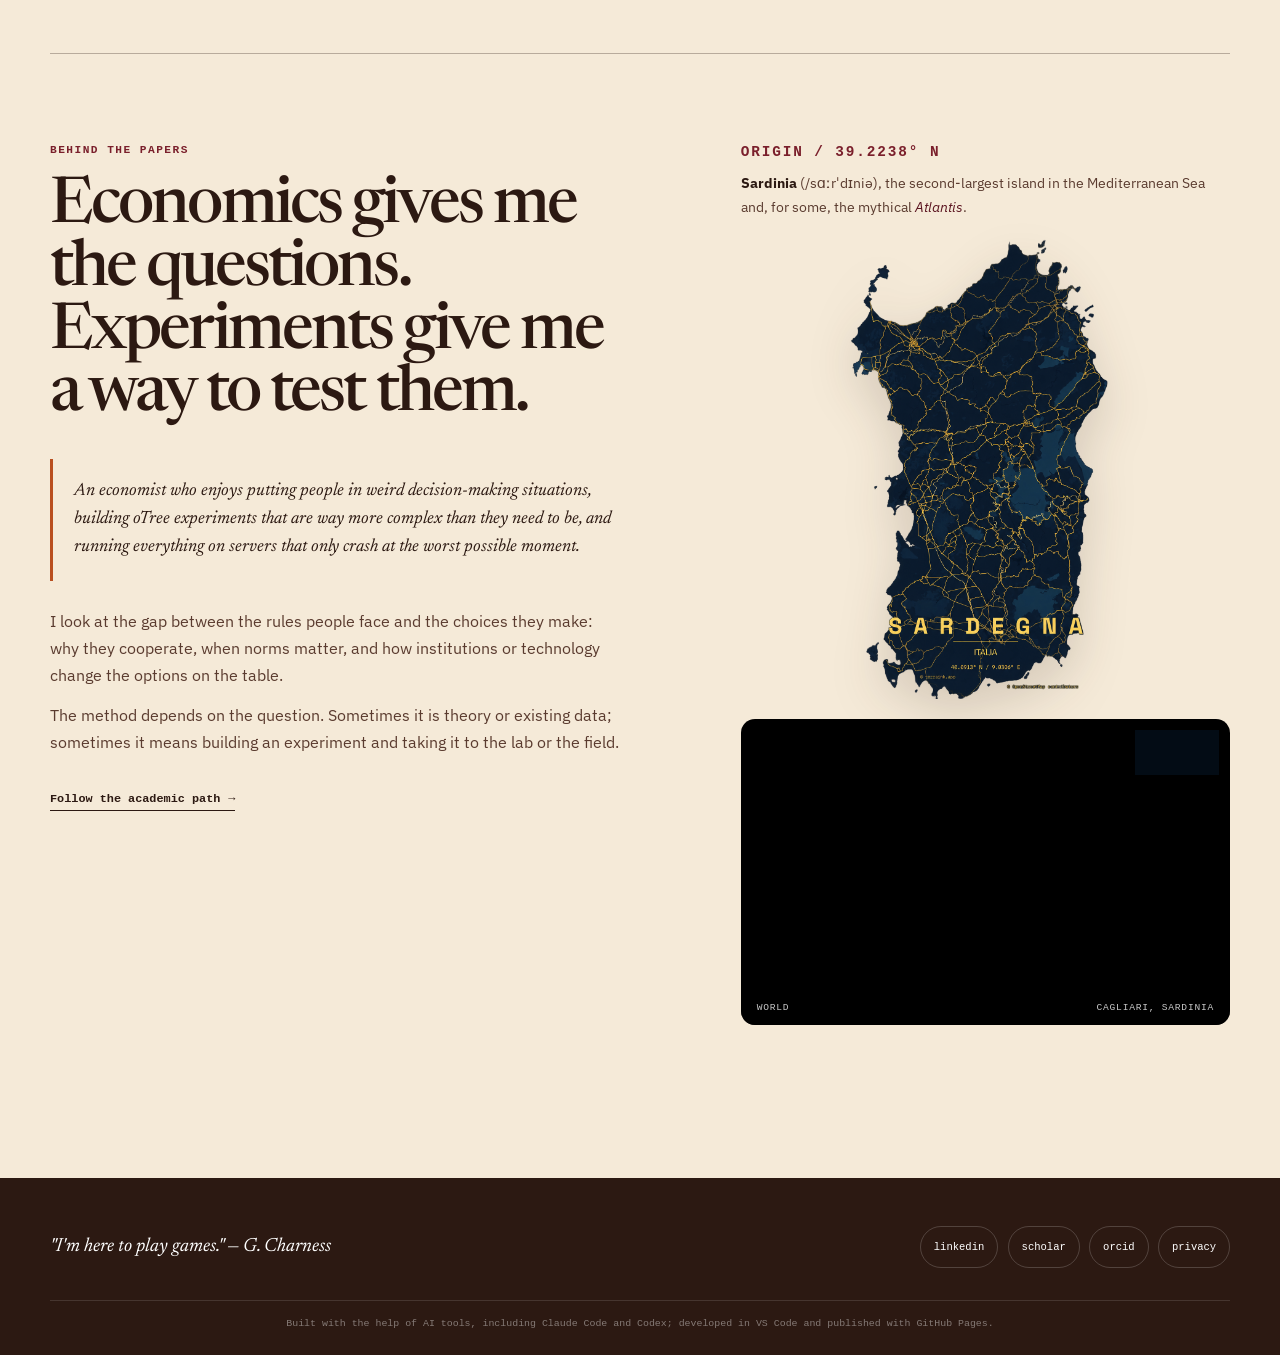
==== commit f3ea1edf: "Update academic appointments Co-authored-by: Copilot <223556219+Copilot@users.noreply.github.com>" ====
--- a/index.html
+++ b/index.html
@@ -73,6 +73,7 @@
                         <a class="btn btn--quiet" href="about.html">Academic profile <span class="arrow" aria-hidden="true">→</span></a>
                     </div>
                     <div class="hero-identity">
+                        <p><span>From December 2026</span> Research Technologist at the University of Cagliari</p>
                         <p><span>Currently</span> Postdoctoral fellow at <a href="https://sites.google.com/a/uniroma1.it/cimeo/" target="_blank" rel="noopener noreferrer">CIMEO</a> and <a href="https://crenos.unica.it/index.php/federico-atzori" target="_blank" rel="noopener noreferrer">CRENoS</a></p>
                         <p><span>Based in</span> Between Rome and Cagliari</p>
                     </div>
--- a/styles.css
+++ b/styles.css
@@ -90,7 +90,7 @@
 .btn--primary:hover { color: #fff; background: var(--blue-dark); }
 .btn .arrow { transition: transform .25s var(--ease); }
 .btn:hover .arrow { transform: translate(.16rem, -.1rem); }
-.hero-identity { display: grid; grid-template-columns: repeat(2, minmax(0, 1fr)); gap: 1.4rem; max-width: 42rem; margin-top: 2.4rem; padding-top: 1.25rem; border-top: 1px solid var(--line); font-size: .9rem; line-height: 1.55; }
+.hero-identity { display: grid; grid-template-columns: 1fr; gap: 1.4rem; max-width: 42rem; margin-top: 2.4rem; padding-top: 1.25rem; border-top: 1px solid var(--line); font-size: .9rem; line-height: 1.55; }
 .hero-identity p { color: var(--muted); }
 .hero-identity span { display: block; margin-bottom: .35rem; color: var(--ink); font: 600 .74rem/1 var(--mono); letter-spacing: .08em; text-transform: uppercase; }
 
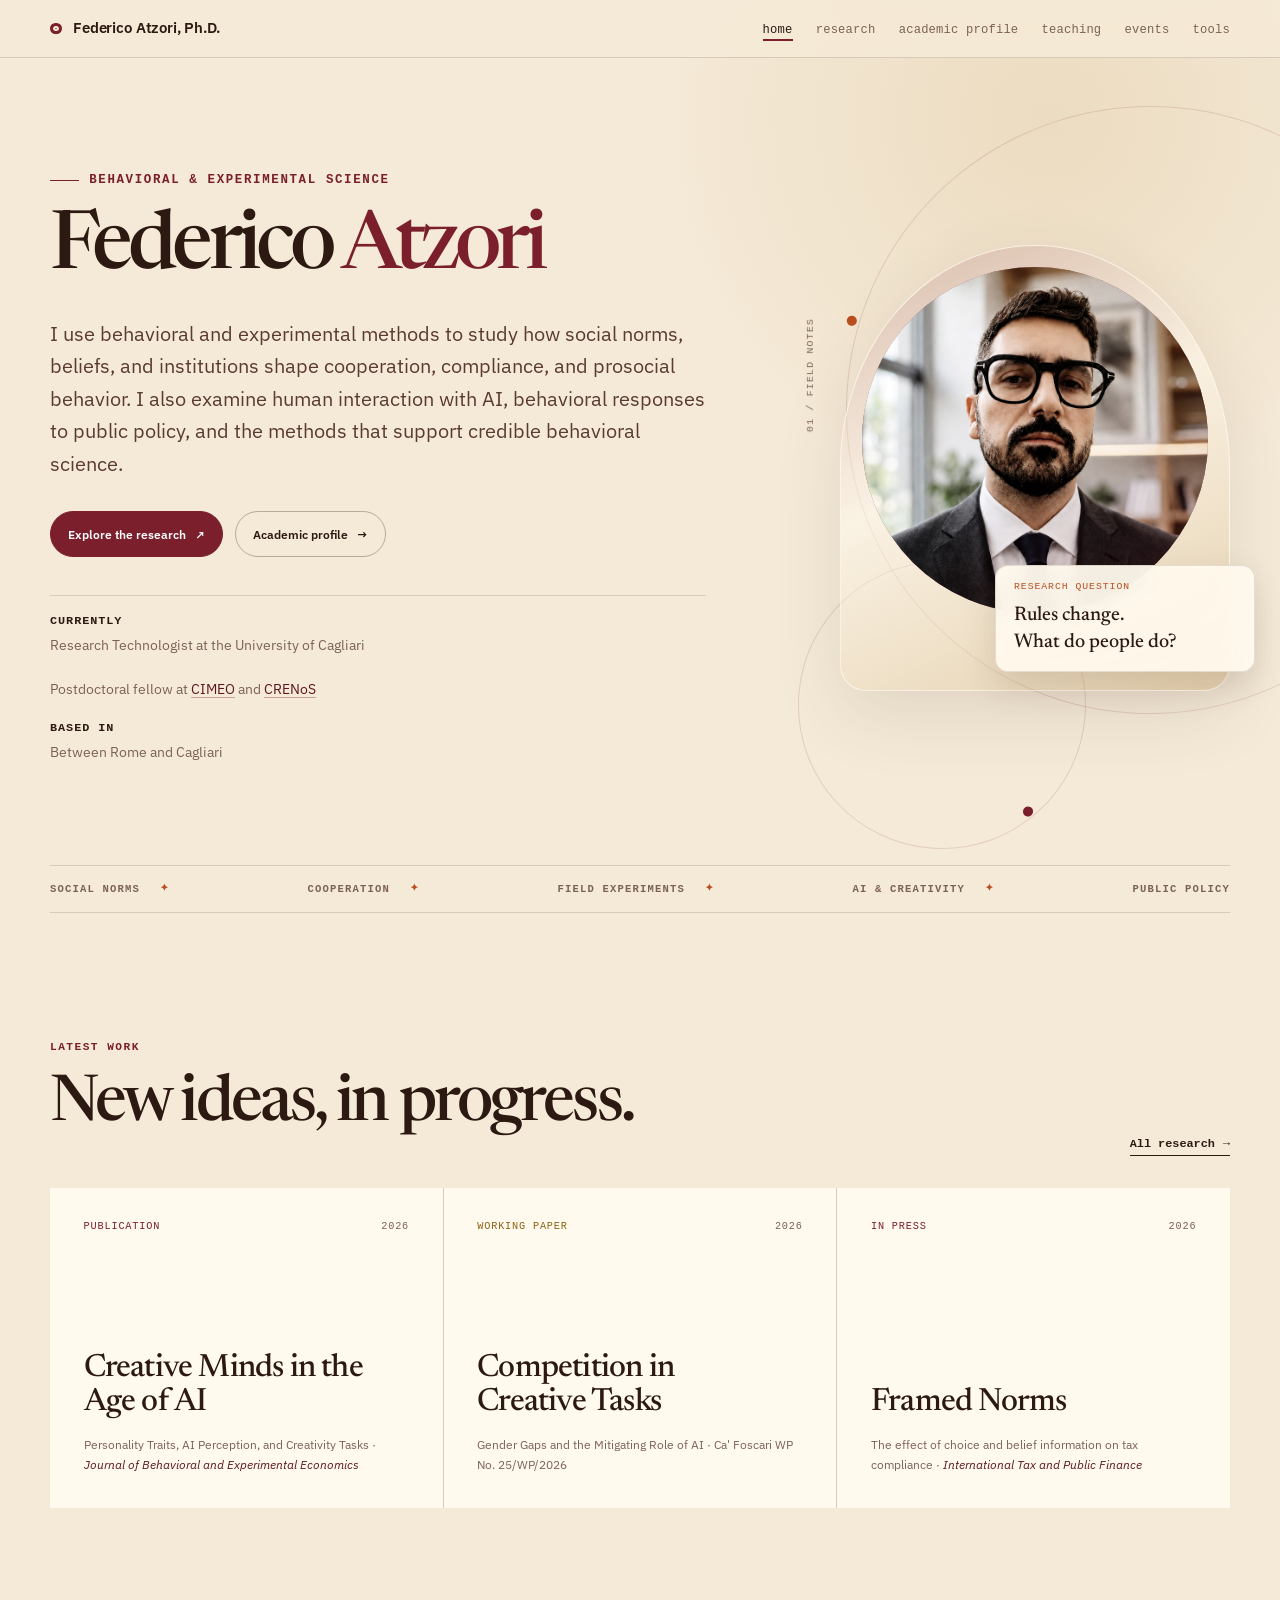
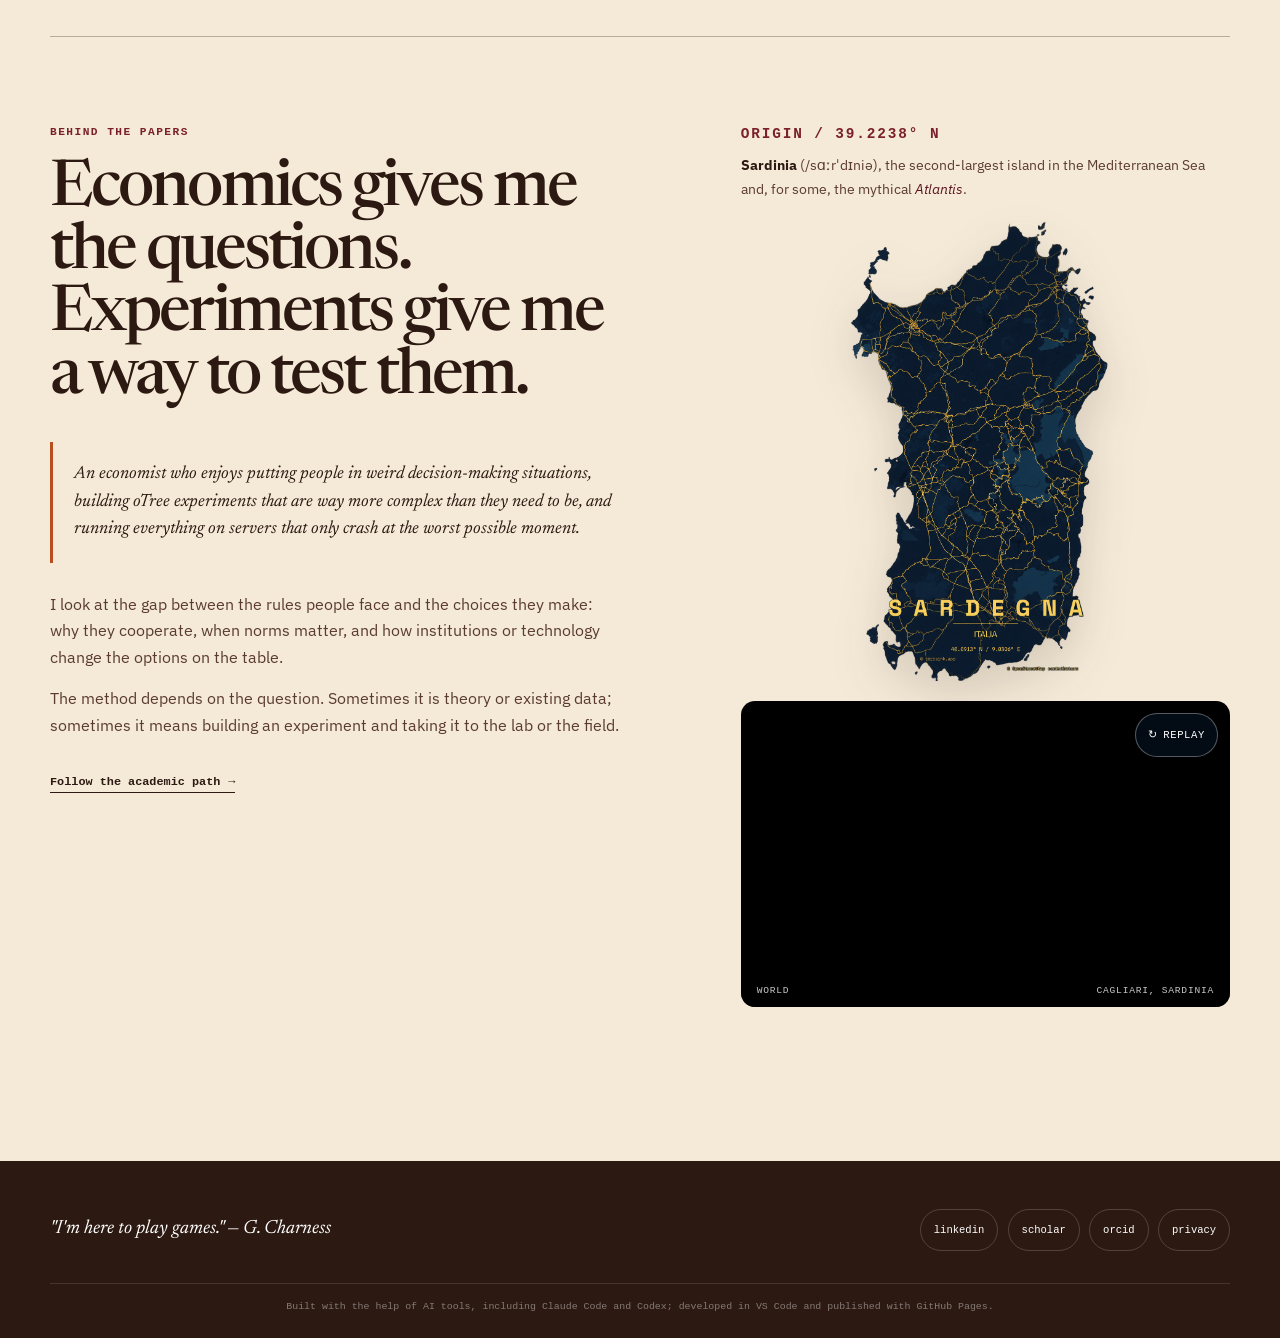
==== commit af8d6b13: "Refine homepage position display Co-authored-by: Copilot <223556219+Copilot@users.noreply.github.com" ====
--- a/index.html
+++ b/index.html
@@ -73,8 +73,8 @@
                         <a class="btn btn--quiet" href="about.html">Academic profile <span class="arrow" aria-hidden="true">→</span></a>
                     </div>
                     <div class="hero-identity">
-                        <p><span>From December 2026</span> Research Technologist at the University of Cagliari</p>
-                        <p><span>Currently</span> Postdoctoral fellow at <a href="https://sites.google.com/a/uniroma1.it/cimeo/" target="_blank" rel="noopener noreferrer">CIMEO</a> and <a href="https://crenos.unica.it/index.php/federico-atzori" target="_blank" rel="noopener noreferrer">CRENoS</a></p>
+                        <p><span>Currently</span> Research Technologist at the University of Cagliari</p>
+                        <p>Postdoctoral fellow at <a href="https://sites.google.com/a/uniroma1.it/cimeo/" target="_blank" rel="noopener noreferrer">CIMEO</a> and <a href="https://crenos.unica.it/index.php/federico-atzori" target="_blank" rel="noopener noreferrer">CRENoS</a></p>
                         <p><span>Based in</span> Between Rome and Cagliari</p>
                     </div>
                 </div>
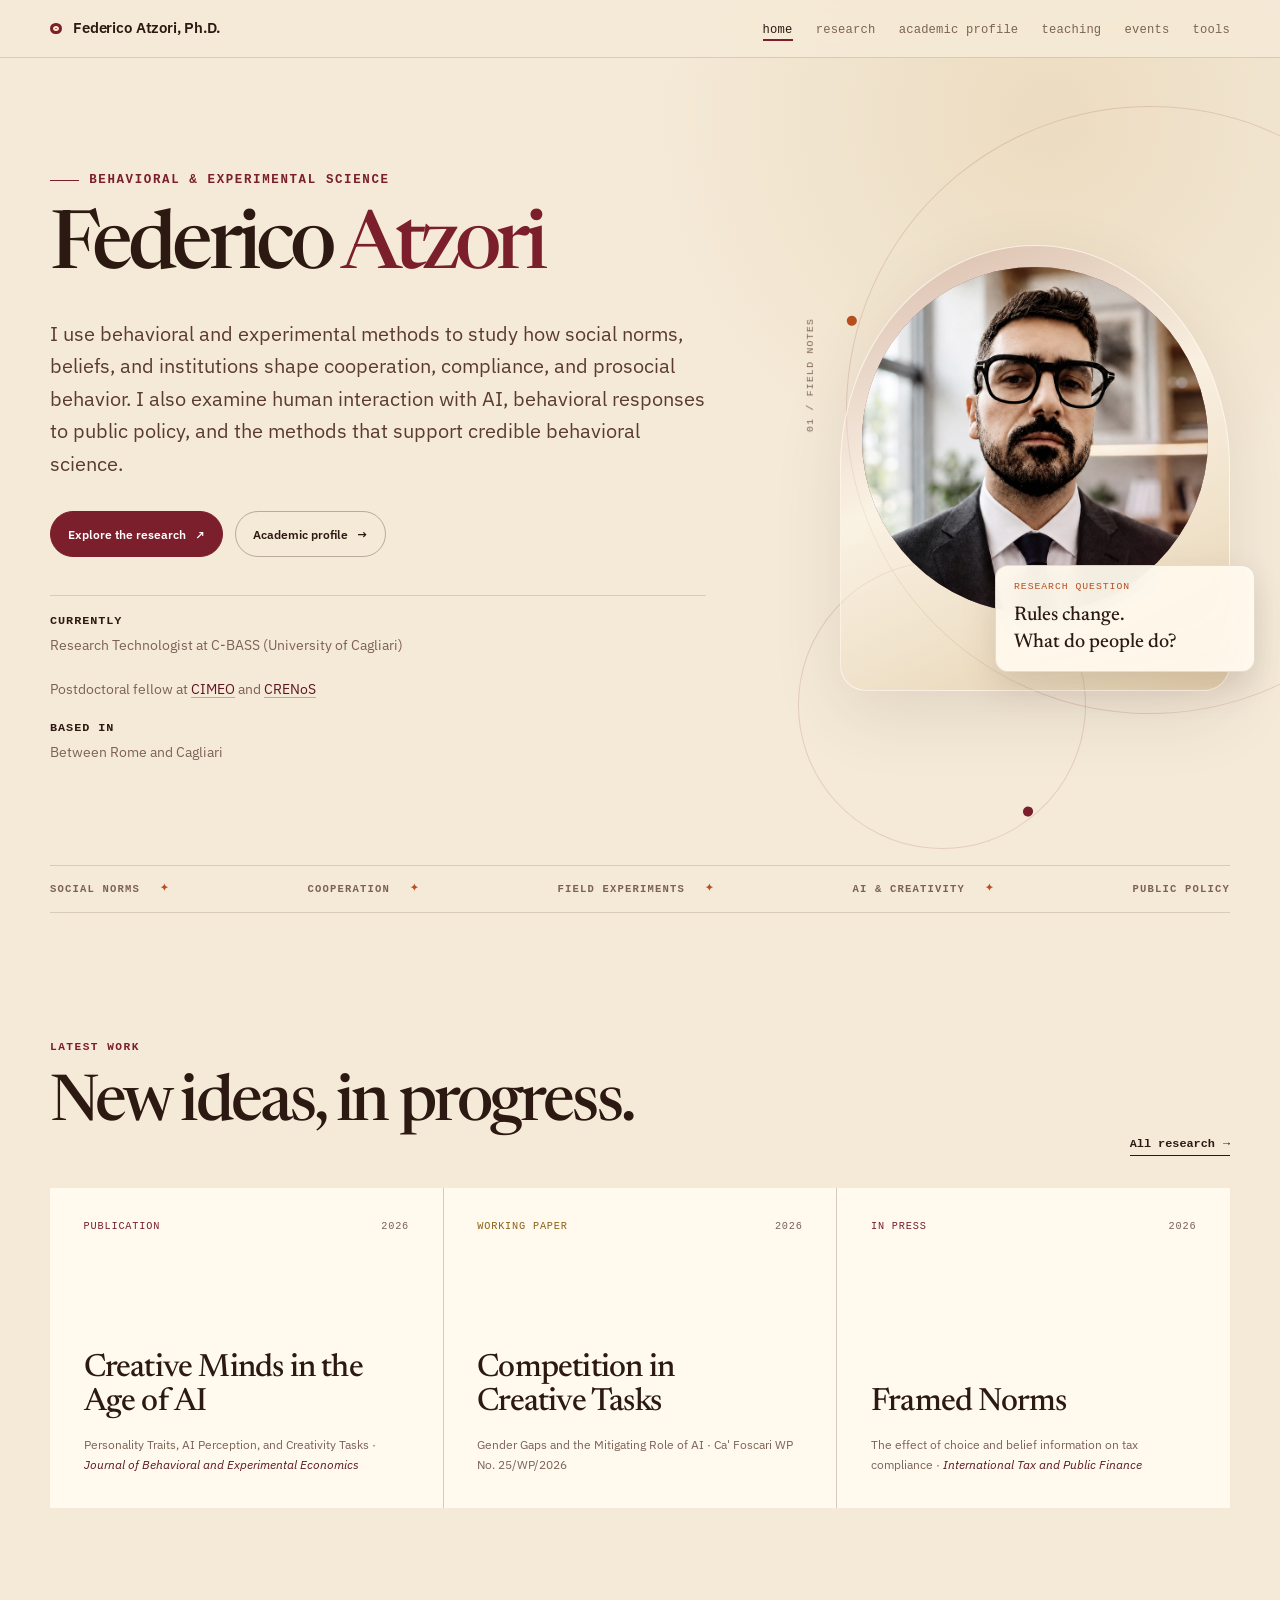
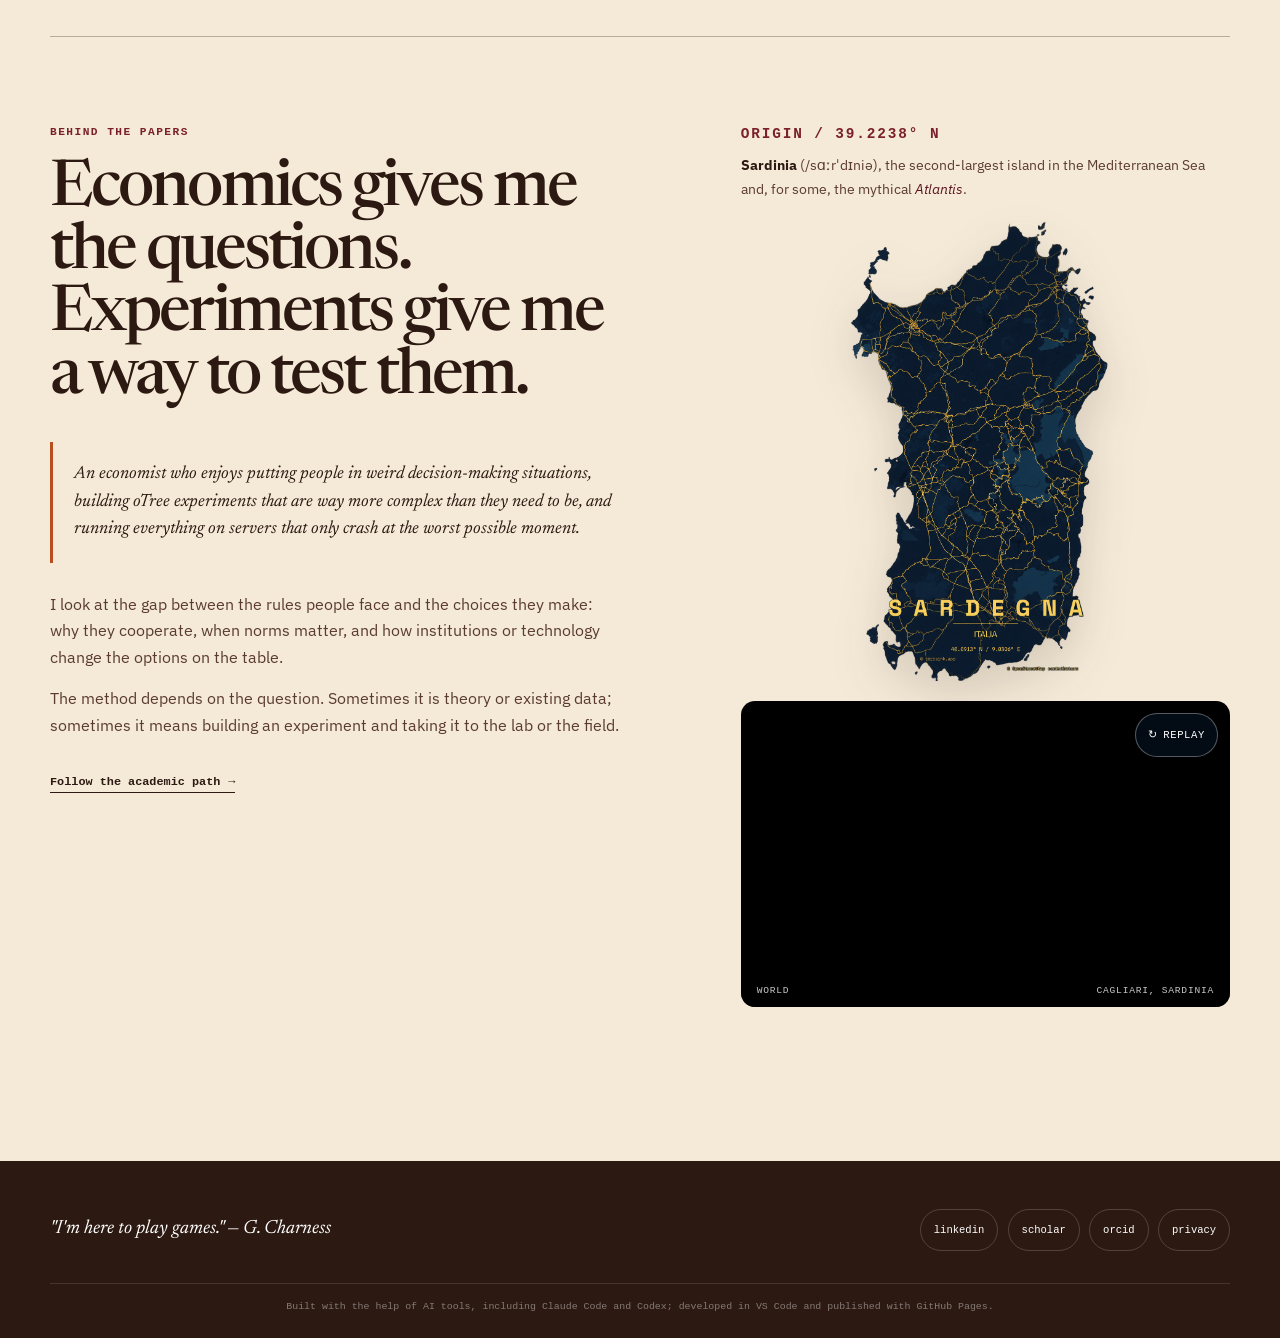
==== commit fb6b1874: "added c-bass in home currently" ====
--- a/index.html
+++ b/index.html
@@ -73,7 +73,7 @@
                         <a class="btn btn--quiet" href="about.html">Academic profile <span class="arrow" aria-hidden="true">→</span></a>
                     </div>
                     <div class="hero-identity">
-                        <p><span>Currently</span> Research Technologist at the University of Cagliari</p>
+                        <p><span>Currently</span> Research Technologist at C-BASS (University of Cagliari)</p>
                         <p>Postdoctoral fellow at <a href="https://sites.google.com/a/uniroma1.it/cimeo/" target="_blank" rel="noopener noreferrer">CIMEO</a> and <a href="https://crenos.unica.it/index.php/federico-atzori" target="_blank" rel="noopener noreferrer">CRENoS</a></p>
                         <p><span>Based in</span> Between Rome and Cagliari</p>
                     </div>
